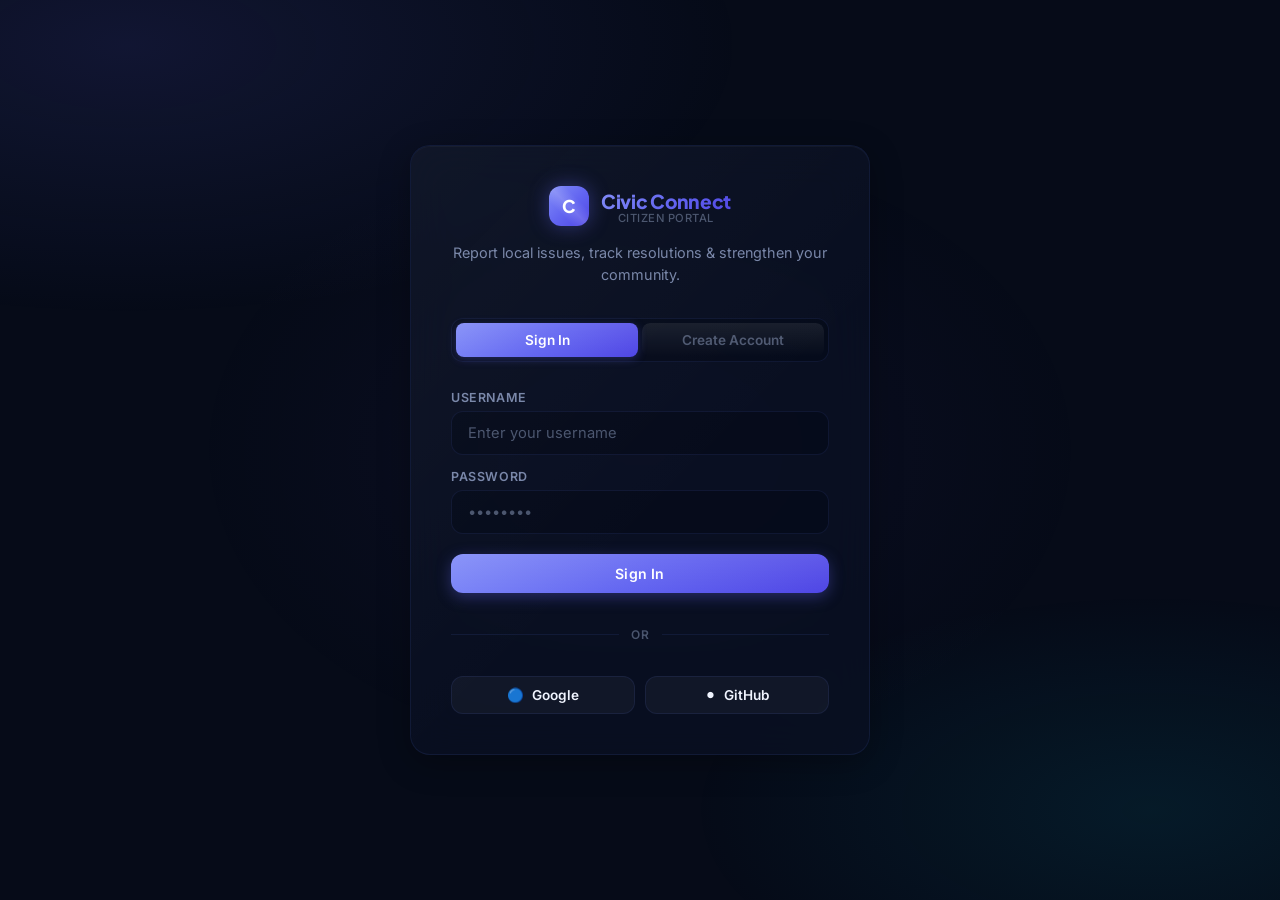
==== index.html @ ac851886 "first commit to main" ====
<!DOCTYPE html>
<html lang="en">
<head>
    <meta charset="UTF-8">
    <meta name="viewport" content="width=device-width, initial-scale=1.0">
    <title>Civic Connect — Report. Track. Resolve.</title>
    <meta name="description" content="Civic Connect is the citizen engagement platform to report local issues, track resolutions and connect with your community.">
    <link rel="icon" href="data:image/svg+xml,<svg xmlns='http://www.w3.org/2000/svg' viewBox='0 0 100 100'><text y='.9em' font-size='90'>🏛️</text></svg>">
    <link rel="stylesheet" href="css/style.css">
</head>
<body class="auth-body">
    <div id="globalLoader">
        <div class="spinner"></div>
        <p class="spinner-text">Authenticating...</p>
    </div>

    <!-- TOAST CONTAINER -->
    <div class="toast-container" id="toastContainer"></div>

    <div class="glass-card auth-card">
        <!-- Brand -->
        <div class="auth-brand-area">
            <div class="brand">
                <div class="brand-logo">C</div>
                <div>
                    <div class="brand-name">Civic Connect</div>
                    <span class="brand-tagline">Citizen Portal</span>
                </div>
            </div>
            <p class="auth-tagline" style="margin-top: 12px;">
                Report local issues, track resolutions &amp; strengthen your community.
            </p>
        </div>

        <!-- Tabs -->
        <div class="auth-tabs">
            <button class="auth-tab active" id="tabLogin" onclick="setAuthTab('login')">Sign In</button>
            <button class="auth-tab" id="tabRegister" onclick="setAuthTab('register')">Create Account</button>
        </div>

        <!-- ===== LOGIN FORM ===== -->
        <form id="loginForm" class="form-stack">
            <div class="form-group">
                <label>Username</label>
                <div class="input-wrapper">
                    <input type="text" id="loginUsername" placeholder="Enter your username" autocomplete="username" required>
                </div>
            </div>
            <div class="form-group">
                <label>Password</label>
                <div class="input-wrapper">
                    <input type="password" id="loginPassword" placeholder="••••••••" autocomplete="current-password" required>
                </div>
            </div>
            <button type="submit" class="btn-primary" style="margin-top: 6px;">
                Sign In
            </button>

            <div class="auth-divider">OR</div>
            <div class="oauth-buttons">
                <a href="http://localhost:8000/oauth2/authorization/google" class="oauth-btn">
                    <span>🔵</span> Google
                </a>
                <a href="http://localhost:8000/oauth2/authorization/github" class="oauth-btn">
                    <span>⚫</span> GitHub
                </a>
            </div>
        </form>

        <!-- ===== REGISTER FORM ===== -->
        <form id="registerForm" class="form-stack hidden">
            <div class="form-group">
                <label>Full Name</label>
                <div class="input-wrapper">
                    <input type="text" id="regFullName" placeholder="Jane Doe" autocomplete="name" required>
                </div>
            </div>
            <div class="form-group">
                <label>Email Address</label>
                <div class="input-wrapper">
                    <input type="email" id="regEmail" placeholder="jane@example.com" autocomplete="email" required>
                </div>
                <div class="availability-indicator" id="emailAvail"></div>
            </div>
            <div class="form-group">
                <label>Username</label>
                <div class="input-wrapper">
                    <input type="text" id="regUsername" placeholder="janedoe99" autocomplete="username" required>
                </div>
                <div class="availability-indicator" id="usernameAvail"></div>
            </div>
            <div class="form-group">
                <label>Password <span style="color: var(--text-muted); font-weight: 400;">(min 6 characters)</span></label>
                <div class="input-wrapper">
                    <input type="password" id="regPassword" placeholder="Create a strong password" autocomplete="new-password" required>
                </div>
            </div>
            <button type="submit" class="btn-primary" style="margin-top: 6px;">
                Send Verification Code
            </button>
        </form>
    </div>

    <!-- OTP MODAL -->
    <div id="otpModal" class="modal-overlay hidden">
        <div class="glass-card modal-card">
            <div class="modal-icon">📨</div>
            <h2 class="modal-title">Check Your Email</h2>
            <p class="modal-subtitle">We sent a 6-digit verification code to<br><strong id="otpEmailTarget" style="color: white;"></strong></p>
            <div class="input-wrapper">
                <input type="text" id="modalOtpInput" class="otp-input" placeholder="000000" maxlength="6" inputmode="numeric" pattern="\d{6}">
            </div>
            <button type="button" id="btnVerifyAndRegister" class="btn-primary">
                Verify &amp; Create Account
            </button>
            <p class="otp-resend">Didn't receive it? <a onclick="resendOtp()">Resend code</a></p>
        </div>
    </div>

    <script src="js/api.js"></script>
    <script src="js/auth.js"></script>
    <script>
        function setAuthTab(tab) {
            const isLogin = tab === 'login';
            document.getElementById('tabLogin').classList.toggle('active', isLogin);
            document.getElementById('tabRegister').classList.toggle('active', !isLogin);
            document.getElementById('loginForm').classList.toggle('hidden', !isLogin);
            document.getElementById('registerForm').classList.toggle('hidden', isLogin);
        }
    </script>
</body>
</html>
---- css/style.css ----
@import url('https://fonts.googleapis.com/css2?family=Inter:wght@300;400;500;600;700;800;900&family=Plus+Jakarta+Sans:wght@400;500;600;700;800&display=swap');

/* ===== CSS VARIABLES ===== */
:root {
    --bg-void: #030712;
    --bg-main: #060b18;
    --bg-secondary: #080f1f;
    --bg-card: rgba(10, 16, 35, 0.75);
    --bg-card-hover: rgba(14, 22, 46, 0.85);
    --border-color: rgba(99, 125, 255, 0.1);
    --border-glow: rgba(99, 125, 255, 0.25);
    --text-primary: #f0f4ff;
    --text-secondary: #7886a8;
    --text-muted: #4a556e;

    --indigo: #6366f1;
    --violet: #8b5cf6;
    --cyan: #06b6d4;
    --emerald: #10b981;
    --amber: #f59e0b;
    --rose: #f43f5e;

    --primary: var(--indigo);
    --primary-glow: rgba(99, 102, 241, 0.3);
    --primary-gradient: linear-gradient(135deg, #818cf8 0%, #6366f1 50%, #4f46e5 100%);
    --accent-gradient: linear-gradient(135deg, #22d3ee 0%, #06b6d4 100%);
    --danger-gradient: linear-gradient(135deg, #fb7185 0%, #f43f5e 100%);
    --success-gradient: linear-gradient(135deg, #34d399 0%, #10b981 100%);
    --warning-gradient: linear-gradient(135deg, #fbbf24 0%, #f59e0b 100%);
    --hero-gradient: linear-gradient(135deg, #6366f1 0%, #8b5cf6 50%, #06b6d4 100%);

    --font-body: 'Inter', system-ui, sans-serif;
    --font-display: 'Plus Jakarta Sans', system-ui, sans-serif;
    --transition: all 0.25s cubic-bezier(0.4, 0, 0.2, 1);
    --transition-slow: all 0.4s cubic-bezier(0.4, 0, 0.2, 1);

    --radius-sm: 8px;
    --radius-md: 12px;
    --radius-lg: 16px;
    --radius-xl: 20px;
    --radius-2xl: 24px;

    --shadow-sm: 0 2px 8px rgba(0,0,0,0.2);
    --shadow-md: 0 8px 32px rgba(0,0,0,0.3);
    --shadow-glow: 0 0 30px var(--primary-glow);
}

/* ===== GLOBAL RESET ===== */
*, *::before, *::after { box-sizing: border-box; margin: 0; padding: 0; }
html { scroll-behavior: smooth; }
body {
    background-color: var(--bg-main);
    color: var(--text-primary);
    min-height: 100vh;
    display: flex;
    overflow-x: hidden;
    font-family: var(--font-body);
    -webkit-font-smoothing: antialiased;
}

/* ===== ANIMATED BACKGROUND ===== */
body::before {
    content: '';
    position: fixed;
    inset: 0;
    background:
        radial-gradient(ellipse 80% 50% at 10% 5%, rgba(99,102,241,0.12) 0%, transparent 60%),
        radial-gradient(ellipse 60% 40% at 90% 90%, rgba(6,182,212,0.09) 0%, transparent 60%),
        radial-gradient(ellipse 50% 50% at 50% 50%, rgba(139,92,246,0.05) 0%, transparent 70%);
    pointer-events: none;
    z-index: 0;
    animation: bgShift 20s ease-in-out infinite alternate;
}
@keyframes bgShift {
    0%   { opacity: 1; transform: scale(1); }
    100% { opacity: 0.7; transform: scale(1.05); }
}

/* ===== AUTH BODY ===== */
body.auth-body {
    justify-content: center;
    align-items: center;
    padding: 24px;
    min-height: 100vh;
}

/* ===== SCROLLBAR ===== */
::-webkit-scrollbar { width: 5px; height: 5px; }
::-webkit-scrollbar-track { background: transparent; }
::-webkit-scrollbar-thumb { background: rgba(99,102,241,0.3); border-radius: 99px; }
::-webkit-scrollbar-thumb:hover { background: rgba(99,102,241,0.5); }

/* ===== UTILITY ===== */
.hidden { display: none !important; }

/* ===== GLASS CARD ===== */
.glass-card {
    background: var(--bg-card);
    backdrop-filter: blur(20px);
    -webkit-backdrop-filter: blur(20px);
    border: 1px solid var(--border-color);
    border-radius: var(--radius-xl);
    box-shadow: var(--shadow-md), inset 0 1px 0 rgba(255,255,255,0.03);
    position: relative;
    overflow: hidden;
}
.glass-card::before {
    content: '';
    position: absolute;
    inset: 0;
    border-radius: inherit;
    background: linear-gradient(135deg, rgba(255,255,255,0.03) 0%, transparent 60%);
    pointer-events: none;
}

/* ===== BRAND LOGO ===== */
.brand {
    display: flex;
    align-items: center;
    gap: 12px;
    text-decoration: none;
}
.brand-logo {
    width: 40px;
    height: 40px;
    border-radius: var(--radius-md);
    background: var(--primary-gradient);
    display: flex;
    align-items: center;
    justify-content: center;
    font-family: var(--font-display);
    font-weight: 900;
    font-size: 1.1rem;
    color: white;
    box-shadow: 0 0 20px rgba(99,102,241,0.4);
    flex-shrink: 0;
    position: relative;
    overflow: hidden;
}
.brand-logo::after {
    content: '';
    position: absolute;
    top: -50%;
    left: -50%;
    width: 200%;
    height: 200%;
    background: linear-gradient(45deg, transparent 40%, rgba(255,255,255,0.15) 50%, transparent 60%);
    animation: shimmer 3s ease-in-out infinite;
}
@keyframes shimmer {
    0%, 100% { transform: translateX(-100%) translateY(-100%) rotate(45deg); }
    50% { transform: translateX(100%) translateY(100%) rotate(45deg); }
}
.brand-name {
    font-family: var(--font-display);
    font-weight: 800;
    font-size: 1.2rem;
    background: var(--primary-gradient);
    -webkit-background-clip: text;
    -webkit-text-fill-color: transparent;
    background-clip: text;
    letter-spacing: -0.3px;
}
.brand-tagline {
    font-size: 0.7rem;
    color: var(--text-muted);
    font-weight: 500;
    letter-spacing: 0.5px;
    text-transform: uppercase;
    display: block;
    line-height: 1;
}

/* ===== INPUTS ===== */
.form-group {
    display: flex;
    flex-direction: column;
    gap: 6px;
}
.form-group label {
    font-size: 0.78rem;
    font-weight: 600;
    color: var(--text-secondary);
    text-transform: uppercase;
    letter-spacing: 0.6px;
}
.input-wrapper input,
.input-wrapper select,
.input-wrapper textarea {
    width: 100%;
    padding: 12px 16px;
    background: rgba(6, 11, 24, 0.6);
    border: 1.5px solid var(--border-color);
    border-radius: var(--radius-md);
    color: var(--text-primary);
    font-size: 0.92rem;
    font-family: var(--font-body);
    outline: none;
    transition: var(--transition);
    -webkit-appearance: none;
}
.input-wrapper input::placeholder,
.input-wrapper textarea::placeholder { color: var(--text-muted); }
.input-wrapper input:focus,
.input-wrapper select:focus,
.input-wrapper textarea:focus {
    border-color: var(--indigo);
    box-shadow: 0 0 0 3px rgba(99,102,241,0.18), 0 0 20px rgba(99,102,241,0.08);
    background: rgba(6, 11, 24, 0.9);
}
.input-wrapper select option { background: #111827; color: white; }
.input-wrapper input:disabled,
.input-wrapper select:disabled { opacity: 0.5; cursor: not-allowed; }
.input-hint {
    font-size: 0.75rem;
    color: var(--text-muted);
    margin-top: 2px;
}
.input-hint.success { color: var(--emerald); }
.input-hint.error { color: var(--rose); }

/* OLD COMPAT */
.input-group { display: flex; flex-direction: column; gap: 6px; margin-bottom: 18px; }
.input-group label { font-size: 0.78rem; font-weight: 600; color: var(--text-secondary); text-transform: uppercase; letter-spacing: 0.6px; }

/* ===== BUTTONS ===== */
button {
    font-family: var(--font-body);
    font-size: 0.88rem;
    font-weight: 600;
    padding: 11px 22px;
    border-radius: var(--radius-md);
    border: none;
    cursor: pointer;
    display: inline-flex;
    align-items: center;
    justify-content: center;
    gap: 8px;
    transition: var(--transition);
    position: relative;
    overflow: hidden;
}
button::after {
    content: '';
    position: absolute;
    inset: 0;
    background: linear-gradient(180deg, rgba(255,255,255,0.08) 0%, transparent 100%);
    pointer-events: none;
    border-radius: inherit;
}
.btn-primary {
    background: var(--primary-gradient);
    color: #fff;
    width: 100%;
    box-shadow: 0 4px 15px rgba(99,102,241,0.35);
    letter-spacing: 0.2px;
}
.btn-primary:hover { filter: brightness(1.12); box-shadow: 0 6px 25px rgba(99,102,241,0.5); transform: translateY(-1px); }
.btn-primary:active { transform: translateY(0); }

.btn-secondary {
    background: rgba(255,255,255,0.06);
    color: var(--text-primary);
    border: 1px solid var(--border-color);
    width: 100%;
}
.btn-secondary:hover { background: rgba(255,255,255,0.1); border-color: var(--border-glow); }

.btn-danger {
    background: rgba(244,63,94,0.1);
    color: var(--rose);
    border: 1px solid rgba(244,63,94,0.25);
    width: 100%;
}
.btn-danger:hover { background: rgba(244,63,94,0.2); border-color: rgba(244,63,94,0.4); }

.btn-sm {
    padding: 6px 14px;
    font-size: 0.8rem;
    width: auto;
}
.btn-icon {
    padding: 8px;
    width: 36px;
    height: 36px;
    border-radius: var(--radius-sm);
    width: auto;
}

/* ===== LAYOUT SHELL ===== */
.drawer {
    width: 268px;
    background: var(--bg-secondary);
    border-right: 1px solid var(--border-color);
    display: flex;
    flex-direction: column;
    padding: 24px 16px;
    position: fixed;
    top: 0; bottom: 0; left: 0;
    z-index: 100;
    overflow-y: auto;
}
.drawer-header {
    padding: 8px;
    margin-bottom: 28px;
}
.nav-list { list-style: none; display: flex; flex-direction: column; gap: 4px; flex-grow: 1; }
.nav-item {
    display: flex;
    align-items: center;
    gap: 10px;
    padding: 10px 14px;
    border-radius: var(--radius-md);
    color: var(--text-secondary);
    cursor: pointer;
    font-weight: 500;
    font-size: 0.88rem;
    transition: var(--transition);
    position: relative;
    overflow: hidden;
}
.nav-item:hover {
    color: var(--text-primary);
    background: rgba(255,255,255,0.04);
}
.nav-item.active {
    color: white;
    background: rgba(99,102,241,0.15);
    border: 1px solid rgba(99,102,241,0.2);
    font-weight: 600;
}
.nav-item.active::before {
    content: '';
    position: absolute;
    left: 0;
    top: 50%;
    transform: translateY(-50%);
    width: 3px;
    height: 60%;
    background: var(--primary-gradient);
    border-radius: 0 2px 2px 0;
}
.nav-icon { font-size: 1rem; opacity: 0.85; }

.nav-section-label {
    font-size: 0.68rem;
    font-weight: 700;
    text-transform: uppercase;
    letter-spacing: 1px;
    color: var(--text-muted);
    padding: 10px 14px 6px;
    margin-top: 8px;
}

.drawer-footer {
    border-top: 1px solid var(--border-color);
    padding-top: 16px;
    margin-top: 16px;
    display: flex;
    flex-direction: column;
    gap: 12px;
}
.user-pill {
    display: flex;
    align-items: center;
    gap: 10px;
    padding: 10px 12px;
    background: rgba(255,255,255,0.02);
    border-radius: var(--radius-md);
    border: 1px solid var(--border-color);
}
.user-avatar {
    width: 36px;
    height: 36px;
    border-radius: 50%;
    background: var(--primary-gradient);
    display: flex;
    align-items: center;
    justify-content: center;
    font-weight: 700;
    font-size: 0.9rem;
    color: white;
    flex-shrink: 0;
    box-shadow: 0 0 12px rgba(99,102,241,0.3);
}
.user-info { display: flex; flex-direction: column; min-width: 0; }
.user-name { font-weight: 600; font-size: 0.85rem; white-space: nowrap; overflow: hidden; text-overflow: ellipsis; }
.user-role { font-size: 0.7rem; color: var(--text-muted); white-space: nowrap; }

/* ===== MAIN CONTENT ===== */
.main-content {
    margin-left: 268px;
    padding: 32px;
    width: calc(100% - 268px);
    min-height: 100vh;
    position: relative;
    z-index: 1;
}

/* ===== PAGE HEADER ===== */
.page-header {
    margin-bottom: 28px;
}
.page-header h1 {
    font-family: var(--font-display);
    font-size: 1.75rem;
    font-weight: 800;
    letter-spacing: -0.5px;
    color: var(--text-primary);
}
.page-header p {
    color: var(--text-secondary);
    font-size: 0.9rem;
    margin-top: 4px;
}

/* ===== VIEW PANELS ===== */
.view-panel { display: none; animation: panelIn 0.35s cubic-bezier(0.4, 0, 0.2, 1); }
.view-panel.active { display: block; }
@keyframes panelIn {
    from { opacity: 0; transform: translateY(12px); }
    to   { opacity: 1; transform: translateY(0); }
}

/* ===== WELCOME BANNER ===== */
.welcome-banner {
    padding: 32px;
    margin-bottom: 24px;
    background: linear-gradient(135deg, rgba(99,102,241,0.15) 0%, rgba(6,182,212,0.08) 50%, rgba(20,30,48,0.6) 100%);
    border-color: rgba(99,102,241,0.2);
    overflow: hidden;
}
.welcome-banner::after {
    content: '';
    position: absolute;
    right: -60px;
    top: -60px;
    width: 220px;
    height: 220px;
    background: radial-gradient(circle, rgba(99,102,241,0.15) 0%, transparent 70%);
    border-radius: 50%;
    pointer-events: none;
}
.welcome-banner h1 {
    font-family: var(--font-display);
    font-size: 2rem;
    font-weight: 800;
    letter-spacing: -0.5px;
    margin-bottom: 6px;
}
.welcome-banner h1 span {
    background: var(--hero-gradient);
    -webkit-background-clip: text;
    -webkit-text-fill-color: transparent;
    background-clip: text;
}
.welcome-banner p {
    color: var(--text-secondary);
    font-size: 0.9rem;
    max-width: 480px;
}

/* ===== STAT GRID ===== */
.stats-grid {
    display: grid;
    grid-template-columns: repeat(auto-fit, minmax(200px, 1fr));
    gap: 16px;
    margin-bottom: 28px;
}
.stat-card {
    padding: 20px;
    display: flex;
    flex-direction: column;
    gap: 12px;
    transition: var(--transition);
}
.stat-card:hover {
    border-color: var(--border-glow);
    transform: translateY(-2px);
    box-shadow: var(--shadow-md), 0 0 30px rgba(99,102,241,0.08);
}
.stat-card-top {
    display: flex;
    align-items: center;
    justify-content: space-between;
}
.stat-icon {
    width: 40px;
    height: 40px;
    border-radius: var(--radius-md);
    display: flex;
    align-items: center;
    justify-content: center;
    font-size: 1.1rem;
}
.stat-icon.primary { background: rgba(99,102,241,0.15); }
.stat-icon.success { background: rgba(16,185,129,0.15); }
.stat-icon.warning { background: rgba(245,158,11,0.15); }
.stat-icon.danger  { background: rgba(244,63,94,0.15); }
.stat-label { font-size: 0.78rem; color: var(--text-secondary); text-transform: uppercase; letter-spacing: 0.5px; font-weight: 600; }
.stat-value { font-family: var(--font-display); font-size: 1.75rem; font-weight: 800; color: var(--text-primary); letter-spacing: -1px; line-height: 1; }

/* ===== SECTION CARD ===== */
.section-card {
    padding: 24px;
    margin-bottom: 20px;
}
.section-card-header {
    display: flex;
    align-items: center;
    justify-content: space-between;
    margin-bottom: 20px;
    flex-wrap: wrap;
    gap: 12px;
}
.section-card-header h2 {
    font-family: var(--font-display);
    font-size: 1.15rem;
    font-weight: 700;
    letter-spacing: -0.2px;
}

/* ===== FORM GRID ===== */
.form-grid { display: grid; grid-template-columns: 1fr 1fr; gap: 18px; }
.form-group.full-width { grid-column: span 2; }
.form-group.col-3 { grid-column: span 1; }
.form-section-title {
    grid-column: span 2;
    font-size: 0.82rem;
    font-weight: 700;
    color: var(--indigo);
    text-transform: uppercase;
    letter-spacing: 1px;
    border-bottom: 1px solid var(--border-color);
    padding-bottom: 8px;
    margin-top: 8px;
    display: flex;
    align-items: center;
    gap: 8px;
}

/* ===== FILE UPLOAD ===== */
.file-drop-area {
    border: 1.5px dashed var(--border-color);
    background: rgba(6, 11, 24, 0.4);
    border-radius: var(--radius-lg);
    padding: 28px 20px;
    text-align: center;
    cursor: pointer;
    transition: var(--transition);
    display: flex;
    flex-direction: column;
    align-items: center;
    justify-content: center;
    gap: 8px;
    color: var(--text-muted);
}
.file-drop-area:hover, .file-drop-area.dragover {
    border-color: var(--indigo);
    background: rgba(99,102,241,0.05);
    color: var(--text-secondary);
    box-shadow: 0 0 20px rgba(99,102,241,0.08);
}
.file-drop-area input[type="file"] { display: none; }
.file-drop-area .upload-icon { font-size: 2rem; opacity: 0.6; }
.file-drop-area .upload-text { font-size: 0.85rem; font-weight: 500; }
.file-drop-area .upload-subtext { font-size: 0.72rem; color: var(--text-muted); }
.file-count-chip {
    display: inline-flex;
    align-items: center;
    gap: 6px;
    padding: 4px 12px;
    background: rgba(99,102,241,0.15);
    border: 1px solid rgba(99,102,241,0.3);
    border-radius: 99px;
    font-size: 0.78rem;
    font-weight: 600;
    color: var(--indigo);
    margin-top: 4px;
}

/* ===== IMAGE GALLERY ===== */
.image-gallery { display: flex; flex-wrap: wrap; gap: 6px; }
.image-gallery a { display: block; border-radius: var(--radius-sm); overflow: hidden; }
.image-gallery img {
    width: 44px;
    height: 44px;
    object-fit: cover;
    border-radius: var(--radius-sm);
    border: 1.5px solid var(--border-color);
    cursor: pointer;
    transition: var(--transition);
}
.image-gallery img:hover { transform: scale(1.15); border-color: var(--indigo); }
.image-gallery img.proof { border-color: rgba(16,185,129,0.4); }
.no-images { color: var(--text-muted); font-size: 0.8rem; }

/* ===== DATA TABLE ===== */
.table-wrapper {
    overflow-x: auto;
    border-radius: var(--radius-lg);
    border: 1px solid var(--border-color);
}
.data-table {
    width: 100%;
    border-collapse: collapse;
    font-size: 0.875rem;
    min-width: 580px;
}
.data-table thead { background: rgba(255,255,255,0.02); }
.data-table th {
    padding: 12px 16px;
    text-align: left;
    color: var(--text-muted);
    font-weight: 700;
    text-transform: uppercase;
    font-size: 0.7rem;
    letter-spacing: 0.8px;
    border-bottom: 1px solid var(--border-color);
    white-space: nowrap;
}
.data-table td {
    padding: 13px 16px;
    border-bottom: 1px solid rgba(99,102,241,0.05);
    vertical-align: middle;
    color: var(--text-secondary);
}
.data-table td:first-child { color: var(--text-primary); font-weight: 600; }
.data-table tr:last-child td { border-bottom: none; }
.data-table tbody tr { transition: var(--transition); }
.data-table tbody tr:hover { background: rgba(255,255,255,0.02); }

.empty-state {
    text-align: center;
    padding: 48px 24px;
    color: var(--text-muted);
}
.empty-state .empty-icon { font-size: 3rem; opacity: 0.4; margin-bottom: 12px; }
.empty-state p { font-size: 0.9rem; }

/* ===== BADGES ===== */
.badge {
    display: inline-flex;
    align-items: center;
    gap: 5px;
    padding: 3px 10px;
    border-radius: 99px;
    font-size: 0.72rem;
    font-weight: 700;
    letter-spacing: 0.3px;
    white-space: nowrap;
}
.badge::before { content: '●'; font-size: 0.5rem; }
.badge.active, .badge.completed    { background: rgba(16,185,129,0.12); color: #34d399; border: 1px solid rgba(16,185,129,0.2); }
.badge.pending, .badge.assigned    { background: rgba(245,158,11,0.12); color: #fbbf24; border: 1px solid rgba(245,158,11,0.2); }
.badge.in_progress                 { background: rgba(6,182,212,0.12); color: #22d3ee; border: 1px solid rgba(6,182,212,0.2); }
.badge.rejected, .badge.suspended, .badge.deleted, .badge.inactive { background: rgba(244,63,94,0.12); color: #fb7185; border: 1px solid rgba(244,63,94,0.2); }
.badge.high    { background: rgba(244,63,94,0.12); color: #fb7185; border: 1px solid rgba(244,63,94,0.2); }
.badge.medium  { background: rgba(245,158,11,0.12); color: #fbbf24; border: 1px solid rgba(245,158,11,0.2); }
.badge.low     { background: rgba(99,102,241,0.12); color: #818cf8; border: 1px solid rgba(99,102,241,0.2); }

/* ===== TOAST NOTIFICATION ===== */
.toast-container {
    position: fixed;
    bottom: 24px;
    right: 24px;
    z-index: 9999;
    display: flex;
    flex-direction: column;
    gap: 10px;
    pointer-events: none;
}
.toast {
    background: rgba(10, 16, 35, 0.95);
    backdrop-filter: blur(20px);
    border: 1px solid var(--border-color);
    border-radius: var(--radius-lg);
    padding: 14px 18px;
    display: flex;
    align-items: center;
    gap: 12px;
    min-width: 280px;
    max-width: 380px;
    box-shadow: var(--shadow-md);
    animation: toastIn 0.35s cubic-bezier(0.4,0,0.2,1);
    pointer-events: all;
}
.toast.exiting { animation: toastOut 0.3s ease forwards; }
@keyframes toastIn { from { opacity: 0; transform: translateX(50px); } to { opacity: 1; transform: translateX(0); } }
@keyframes toastOut { from { opacity: 1; transform: translateX(0); } to { opacity: 0; transform: translateX(50px); } }
.toast-icon { font-size: 1.2rem; flex-shrink: 0; }
.toast-body { flex: 1; }
.toast-title { font-weight: 700; font-size: 0.85rem; color: var(--text-primary); }
.toast-message { font-size: 0.78rem; color: var(--text-secondary); margin-top: 2px; }
.toast.success { border-color: rgba(16,185,129,0.3); }
.toast.success .toast-icon { color: var(--emerald); }
.toast.error { border-color: rgba(244,63,94,0.3); }
.toast.error .toast-icon { color: var(--rose); }
.toast.info { border-color: rgba(6,182,212,0.3); }
.toast.info .toast-icon { color: var(--cyan); }
.toast.warning { border-color: rgba(245,158,11,0.3); }
.toast.warning .toast-icon { color: var(--amber); }

/* ===== GLOBAL LOADER ===== */
#globalLoader {
    position: fixed;
    inset: 0;
    background: rgba(3, 7, 18, 0.8);
    backdrop-filter: blur(4px);
    z-index: 9999;
    display: flex;
    flex-direction: column;
    justify-content: center;
    align-items: center;
    gap: 16px;
    opacity: 0;
    pointer-events: none;
    transition: opacity 0.3s;
}
#globalLoader.active { opacity: 1; pointer-events: all; }
.spinner {
    width: 40px;
    height: 40px;
    border: 3px solid rgba(99,102,241,0.2);
    border-top-color: var(--indigo);
    border-radius: 50%;
    animation: spin 0.8s linear infinite;
}
.spinner-text { color: var(--text-secondary); font-size: 0.85rem; font-weight: 500; }
@keyframes spin { to { transform: rotate(360deg); } }

/* ===== AUTH CARD STYLES ===== */
.auth-card {
    width: 100%;
    max-width: 460px;
    padding: 40px;
}
.auth-brand-area {
    text-align: center;
    margin-bottom: 32px;
}
.auth-brand-area .brand { justify-content: center; margin-bottom: 16px; }
.auth-tagline {
    color: var(--text-secondary);
    font-size: 0.9rem;
    line-height: 1.5;
}
.auth-tabs {
    display: flex;
    background: rgba(6,11,24,0.6);
    padding: 4px;
    border-radius: var(--radius-md);
    border: 1px solid var(--border-color);
    margin-bottom: 28px;
    gap: 4px;
}
.auth-tab {
    flex: 1;
    padding: 9px;
    border-radius: var(--radius-sm);
    background: transparent;
    border: none;
    color: var(--text-muted);
    font-size: 0.85rem;
    font-weight: 600;
    cursor: pointer;
    transition: var(--transition);
    width: auto;
}
.auth-tab.active {
    background: var(--primary-gradient);
    color: white;
    box-shadow: 0 2px 10px rgba(99,102,241,0.3);
}
.auth-divider {
    display: flex;
    align-items: center;
    gap: 12px;
    margin: 20px 0;
    color: var(--text-muted);
    font-size: 0.75rem;
    font-weight: 600;
    text-transform: uppercase;
    letter-spacing: 1px;
}
.auth-divider::before, .auth-divider::after {
    content: '';
    flex: 1;
    height: 1px;
    background: var(--border-color);
}
.oauth-buttons { display: flex; gap: 10px; }
.oauth-btn {
    flex: 1;
    padding: 10px;
    background: rgba(255,255,255,0.04);
    border: 1px solid var(--border-color);
    border-radius: var(--radius-md);
    color: var(--text-primary);
    text-decoration: none;
    text-align: center;
    font-size: 0.85rem;
    font-weight: 600;
    transition: var(--transition);
    display: flex;
    align-items: center;
    justify-content: center;
    gap: 8px;
}
.oauth-btn:hover { background: rgba(255,255,255,0.08); border-color: var(--border-glow); }
.form-stack { display: flex; flex-direction: column; gap: 14px; }

/* ===== OTP MODAL ===== */
.modal-overlay {
    position: fixed;
    inset: 0;
    background: rgba(3,7,18,0.7);
    backdrop-filter: blur(8px);
    display: flex;
    justify-content: center;
    align-items: center;
    z-index: 1000;
    animation: fadeIn 0.2s ease;
}
@keyframes fadeIn { from { opacity: 0; } to { opacity: 1; } }
.modal-card {
    width: 100%;
    max-width: 420px;
    padding: 36px;
    text-align: center;
    animation: modalIn 0.3s cubic-bezier(0.34, 1.56, 0.64, 1);
}
@keyframes modalIn {
    from { opacity: 0; transform: scale(0.9) translateY(20px); }
    to   { opacity: 1; transform: scale(1) translateY(0); }
}
.modal-icon { font-size: 3rem; margin-bottom: 12px; }
.modal-title { font-family: var(--font-display); font-size: 1.4rem; font-weight: 800; margin-bottom: 8px; }
.modal-subtitle { color: var(--text-secondary); font-size: 0.85rem; line-height: 1.5; margin-bottom: 24px; }
.otp-input {
    text-align: center;
    letter-spacing: 0.6em;
    font-size: 1.8rem;
    font-weight: 700;
    padding: 16px !important;
    margin-bottom: 20px;
    font-family: var(--font-display) !important;
}
.otp-resend { font-size: 0.8rem; color: var(--text-muted); margin-top: 12px; }
.otp-resend a { color: var(--indigo); cursor: pointer; text-decoration: underline; }

/* ===== AVAILABILITY INDICATORS ===== */
.availability-indicator { display: flex; align-items: center; gap: 5px; font-size: 0.75rem; margin-top: 4px; }
.availability-indicator.checking { color: var(--text-muted); }
.availability-indicator.available { color: var(--emerald); }
.availability-indicator.taken { color: var(--rose); }

/* ===== PROFILE AVATAR LARGE ===== */
.profile-avatar-lg {
    width: 72px;
    height: 72px;
    border-radius: 50%;
    background: var(--primary-gradient);
    display: flex;
    align-items: center;
    justify-content: center;
    font-size: 1.8rem;
    font-weight: 800;
    color: white;
    box-shadow: 0 0 25px rgba(99,102,241,0.35);
    flex-shrink: 0;
}

/* ===== RESPONSIVE ===== */
@media (max-width: 900px) {
    .drawer { display: none; }
    .main-content { margin-left: 0; width: 100%; padding: 20px 16px; }
    .form-grid { grid-template-columns: 1fr; }
    .form-group.full-width { grid-column: span 1; }
    .form-section-title { grid-column: span 1; }
    .stats-grid { grid-template-columns: 1fr 1fr; }
}
@media (max-width: 540px) {
    .stats-grid { grid-template-columns: 1fr; }
    .auth-card { padding: 28px 20px; }
    .welcome-banner { padding: 22px; }
    .welcome-banner h1 { font-size: 1.5rem; }
}
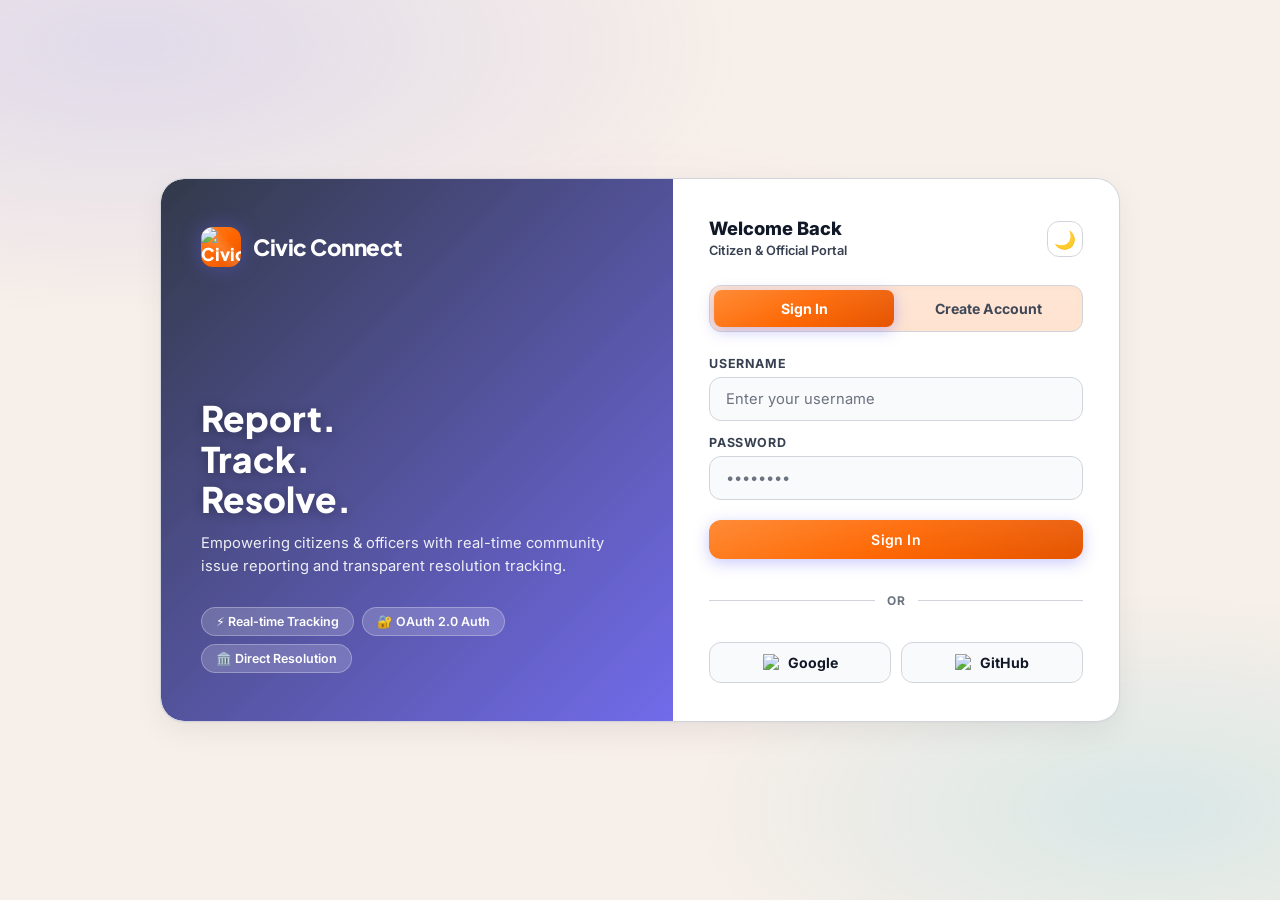
==== commit 968ad034: "new ui revamp" ====
--- a/index.html
+++ b/index.html
@@ -17,26 +17,42 @@
     <!-- TOAST CONTAINER -->
     <div class="toast-container" id="toastContainer"></div>
 
-    <div class="glass-card auth-card">
-        <!-- Brand -->
-        <div class="auth-brand-area">
-            <div class="brand">
-                <div class="brand-logo">C</div>
+    <div class="auth-card-split">
+        <!-- Hero Left Banner -->
+        <div class="auth-hero-banner">
+            <div class="auth-hero-overlay"></div>
+            <div class="auth-hero-content">
+                <div class="brand">
+                    <div class="brand-logo"><img src="https://images.unsplash.com/photo-1486406146926-c627a92ad1ab?auto=format&fit=crop&w=120&q=80" alt="Civic Connect Logo"></div>
+                    <div class="brand-name-hero">Civic Connect</div>
+                </div>
                 <div>
-                    <div class="brand-name">Civic Connect</div>
-                    <span class="brand-tagline">Citizen Portal</span>
+                    <h1 class="hero-slogan">Report.<br>Track.<br>Resolve.</h1>
+                    <p class="hero-subtext">Empowering citizens &amp; officers with real-time community issue reporting and transparent resolution tracking.</p>
+                    <div class="hero-badges">
+                        <span class="hero-badge">⚡ Real-time Tracking</span>
+                        <span class="hero-badge">🔐 OAuth 2.0 Auth</span>
+                        <span class="hero-badge">🏛️ Direct Resolution</span>
+                    </div>
                 </div>
             </div>
-            <p class="auth-tagline" style="margin-top: 12px;">
-                Report local issues, track resolutions &amp; strengthen your community.
-            </p>
         </div>
 
-        <!-- Tabs -->
-        <div class="auth-tabs">
-            <button class="auth-tab active" id="tabLogin" onclick="setAuthTab('login')">Sign In</button>
-            <button class="auth-tab" id="tabRegister" onclick="setAuthTab('register')">Create Account</button>
-        </div>
+        <!-- Form Right Container -->
+        <div class="auth-form-container">
+            <div class="auth-header-top">
+                <div>
+                    <div style="font-weight: 800; font-size: 1.15rem; color: var(--text-primary);">Welcome Back</div>
+                    <span class="auth-tagline" style="font-size: 0.8rem;">Citizen &amp; Official Portal</span>
+                </div>
+                <button type="button" onclick="toggleTheme()" class="theme-toggle-btn" title="Toggle Theme">🌙</button>
+            </div>
+
+            <!-- Tabs -->
+            <div class="auth-tabs">
+                <button class="auth-tab active" id="tabLogin" onclick="setAuthTab('login')">Sign In</button>
+                <button class="auth-tab" id="tabRegister" onclick="setAuthTab('register')">Create Account</button>
+            </div>
 
         <!-- ===== LOGIN FORM ===== -->
         <form id="loginForm" class="form-stack">
@@ -58,47 +74,49 @@
 
             <div class="auth-divider">OR</div>
             <div class="oauth-buttons">
-                <a href="http://localhost:8000/oauth2/authorization/google" class="oauth-btn">
-                    <span>🔵</span> Google
+                <a id="googleOAuthBtn" href="#" class="oauth-btn">
+                    <img src="https://cdn.jsdelivr.net/gh/devicons/devicon/icons/google/google-original.svg" alt="Google" style="width:1.2em; height:1.2em;"> Google
                 </a>
-                <a href="http://localhost:8000/oauth2/authorization/github" class="oauth-btn">
-                    <span>⚫</span> GitHub
+                <a id="githubOAuthBtn" href="#" class="oauth-btn">
+                    <img src="https://cdn.jsdelivr.net/gh/devicons/devicon/icons/github/github-original.svg" alt="GitHub" style="width:1.2em; height:1.2em;"> GitHub
                 </a>
             </div>
         </form>
 
-        <!-- ===== REGISTER FORM ===== -->
-        <form id="registerForm" class="form-stack hidden">
+        <!-- ===== REGISTER FORM (OAUTH ONLY FOR NEW USERS) ===== -->
+        <div id="registerForm" class="form-stack hidden">
+            <div class="oauth-register-notice" style="text-align: center; padding: 10px 0;">
+                <div style="font-size: 2.2rem; margin-bottom: 8px;">🔐</div>
+                <h3 style="color: var(--text-primary); font-size: 1.15rem; font-weight: 700; margin-bottom: 8px;">Authentication Required</h3>
+                <p style="color: var(--text-secondary); font-size: 0.9rem; line-height: 1.5; margin-bottom: 20px;">
+                    To register as a new user, you must authenticate with <strong>Google</strong> or <strong>GitHub</strong>.
+                </p>
+                <div class="oauth-buttons" style="flex-direction: column; gap: 10px;">
+                    <a id="googleOAuthBtnReg" href="#" class="oauth-btn" style="justify-content: center; padding: 12px; font-weight: 600;">
+                        <img src="https://cdn.jsdelivr.net/gh/devicons/devicon/icons/google/google-original.svg" alt="Google" style="width:1.2em; height:1.2em;"> Continue with Google
+                    </a>
+                    <a id="githubOAuthBtnReg" href="#" class="oauth-btn" style="justify-content: center; padding: 12px; font-weight: 600;">
+                        <img src="https://cdn.jsdelivr.net/gh/devicons/devicon/icons/github/github-original.svg" alt="GitHub" style="width:1.2em; height:1.2em;"> Continue with GitHub
+                    </a>
+                </div>
+            </div>
+
+            <!-- Standard signup form temporarily flagged out -->
+            <!-- 
             <div class="form-group">
                 <label>Full Name</label>
                 <div class="input-wrapper">
-                    <input type="text" id="regFullName" placeholder="Jane Doe" autocomplete="name" required>
+                    <input type="text" id="regFullName" placeholder="Jane Doe" autocomplete="name">
                 </div>
             </div>
             <div class="form-group">
                 <label>Email Address</label>
                 <div class="input-wrapper">
-                    <input type="email" id="regEmail" placeholder="jane@example.com" autocomplete="email" required>
-                </div>
-                <div class="availability-indicator" id="emailAvail"></div>
-            </div>
-            <div class="form-group">
-                <label>Username</label>
-                <div class="input-wrapper">
-                    <input type="text" id="regUsername" placeholder="janedoe99" autocomplete="username" required>
-                </div>
-                <div class="availability-indicator" id="usernameAvail"></div>
-            </div>
-            <div class="form-group">
-                <label>Password <span style="color: var(--text-muted); font-weight: 400;">(min 6 characters)</span></label>
-                <div class="input-wrapper">
-                    <input type="password" id="regPassword" placeholder="Create a strong password" autocomplete="new-password" required>
+                    <input type="email" id="regEmail" placeholder="jane@example.com" autocomplete="email">
                 </div>
             </div>
-            <button type="submit" class="btn-primary" style="margin-top: 6px;">
-                Send Verification Code
-            </button>
-        </form>
+            -->
+        </div>
     </div>
 
     <!-- OTP MODAL -->
--- a/css/style.css
+++ b/css/style.css
@@ -1,33 +1,33 @@
 @import url('https://fonts.googleapis.com/css2?family=Inter:wght@300;400;500;600;700;800;900&family=Plus+Jakarta+Sans:wght@400;500;600;700;800&display=swap');
 
 /* ===== CSS VARIABLES ===== */
-:root {
-    --bg-void: #030712;
-    --bg-main: #060b18;
-    --bg-secondary: #080f1f;
-    --bg-card: rgba(10, 16, 35, 0.75);
-    --bg-card-hover: rgba(14, 22, 46, 0.85);
-    --border-color: rgba(99, 125, 255, 0.1);
-    --border-glow: rgba(99, 125, 255, 0.25);
-    --text-primary: #f0f4ff;
-    --text-secondary: #7886a8;
-    --text-muted: #4a556e;
-
-    --indigo: #6366f1;
-    --violet: #8b5cf6;
-    --cyan: #06b6d4;
-    --emerald: #10b981;
-    --amber: #f59e0b;
-    --rose: #f43f5e;
-
-    --primary: var(--indigo);
-    --primary-glow: rgba(99, 102, 241, 0.3);
-    --primary-gradient: linear-gradient(135deg, #818cf8 0%, #6366f1 50%, #4f46e5 100%);
-    --accent-gradient: linear-gradient(135deg, #22d3ee 0%, #06b6d4 100%);
-    --danger-gradient: linear-gradient(135deg, #fb7185 0%, #f43f5e 100%);
-    --success-gradient: linear-gradient(135deg, #34d399 0%, #10b981 100%);
-    --warning-gradient: linear-gradient(135deg, #fbbf24 0%, #f59e0b 100%);
-    --hero-gradient: linear-gradient(135deg, #6366f1 0%, #8b5cf6 50%, #06b6d4 100%);
+:root, [data-theme="light"] {
+    /* LIGHT MODE (ORANGE BRAND WITH HIGH-CONTRAST CRISP READABILITY) */
+    --bg-void: #fff9f5;
+    --bg-main: #f7efe9;
+    --bg-secondary: #ffffff;
+    --bg-card: #ffffff;
+    --bg-card-hover: #fff3eb;
+    --border-color: #d1d5db;
+    --border-glow: rgba(254, 102, 1, 0.4);
+    --text-primary: #111827;
+    --text-secondary: #374151;
+    --text-muted: #6b7280;
+    --tabs-bg: #ffe3d1;
+
+    --orange: #fe6601;
+    --emerald: #1fad37;
+    --amber: #ffbf00;
+    --rose: #dc1616;
+
+    --primary: var(--orange);
+    --primary-glow: rgba(254, 102, 1, 0.25);
+    --primary-gradient: linear-gradient(135deg, #ff8226 0%, #fe6601 50%, #e55400 100%);
+    --accent-gradient: linear-gradient(135deg, #ff9547 0%, #fe6601 100%);
+    --danger-gradient: linear-gradient(135deg, #ef4444 0%, #dc1616 100%);
+    --success-gradient: linear-gradient(135deg, #22c55e 0%, #1fad37 100%);
+    --warning-gradient: linear-gradient(135deg, #ffca28 0%, #ffbf00 100%);
+    --hero-gradient: linear-gradient(135deg, #ff8226 0%, #fe6601 50%, #dc1616 100%);
 
     --font-body: 'Inter', system-ui, sans-serif;
     --font-display: 'Plus Jakarta Sans', system-ui, sans-serif;
@@ -40,14 +40,93 @@
     --radius-xl: 20px;
     --radius-2xl: 24px;
 
-    --shadow-sm: 0 2px 8px rgba(0,0,0,0.2);
-    --shadow-md: 0 8px 32px rgba(0,0,0,0.3);
-    --shadow-glow: 0 0 30px var(--primary-glow);
-}
-
-/* ===== GLOBAL RESET ===== */
-*, *::before, *::after { box-sizing: border-box; margin: 0; padding: 0; }
-html { scroll-behavior: smooth; }
+    --shadow-sm: 0 1px 3px rgba(25, 10, 0, 0.05);
+    --shadow-md: 0 10px 30px rgba(25, 10, 0, 0.06), 0 1px 3px rgba(25, 10, 0, 0.04);
+    --shadow-glow: 0 0 25px var(--primary-glow);
+    --glass-blur: blur(20px) saturate(180%);
+    --glass-specular: linear-gradient(135deg, rgba(255, 255, 255, 0.3) 0%, rgba(255, 255, 255, 0) 100%);
+    --input-bg: #f9fafb;
+    --input-bg-focus: #ffffff;
+
+    --nav-active-bg: linear-gradient(135deg, #ff8226 0%, #fe6601 100%);
+    --nav-active-color: #ffffff;
+    --nav-hover-bg: #ffe3d1;
+
+    --welcome-bg: linear-gradient(135deg, #fff3eb 0%, #ffe3d1 60%, #fff9f5 100%);
+    --welcome-border: #ffd0b0;
+    --welcome-title-color: #111827;
+    --welcome-subtext-color: #374151;
+
+    --table-header-bg: #fff3eb;
+    --table-hover-bg: #ffe3d1;
+}
+
+[data-theme="dark"] {
+    /* DARK MODE (BLUE NIGHT PALETTE WITH ELECTRIC ACCENTS) */
+    --bg-void: #05070a;
+    --bg-main: #05070a;
+    --bg-secondary: #0e1015;
+    --bg-card: #0e1015;
+    --bg-card-hover: #181b24;
+    --border-color: #505050;
+    --border-glow: rgba(0, 149, 255, 0.4);
+    --text-primary: #ffffff;
+    --text-secondary: #d1d5db;
+    --text-muted: #807771;
+    --tabs-bg: #181b24;
+
+    --blue: #0095ff;
+    --emerald: #1fad37;
+    --amber: #ffbf00;
+    --rose: #dc1616;
+
+    --primary: var(--blue);
+    --primary-glow: rgba(0, 149, 255, 0.3);
+    --primary-gradient: linear-gradient(135deg, #38bdf8 0%, #0095ff 50%, #0284c7 100%);
+    --accent-gradient: linear-gradient(135deg, #22d3ee 0%, #0095ff 100%);
+    --danger-gradient: linear-gradient(135deg, #ef4444 0%, #dc1616 100%);
+    --success-gradient: linear-gradient(135deg, #22c55e 0%, #1fad37 100%);
+    --warning-gradient: linear-gradient(135deg, #ffca28 0%, #ffbf00 100%);
+    --hero-gradient: linear-gradient(135deg, #38bdf8 0%, #0095ff 50%, #818cf8 100%);
+
+    --shadow-sm: 0 2px 8px rgba(0, 0, 0, 0.3);
+    --shadow-md: 0 12px 40px rgba(0, 0, 0, 0.5);
+    
+    --glass-blur: blur(40px) saturate(180%);
+    --glass-specular: linear-gradient(135deg, rgba(255, 255, 255, 0.08) 0%, rgba(255, 255, 255, 0) 100%);
+    --input-bg: #181b24;
+    --input-bg-focus: #242936;
+
+    --nav-active-bg: linear-gradient(135deg, #38bdf8 0%, #0095ff 100%);
+    --nav-active-color: #ffffff;
+    --nav-hover-bg: #1f2430;
+
+    --welcome-bg: linear-gradient(135deg, rgba(0, 149, 255, 0.2) 0%, rgba(14, 16, 21, 0.9) 100%);
+    --welcome-border: rgba(0, 149, 255, 0.35);
+    --welcome-title-color: #ffffff;
+    --welcome-subtext-color: #d1d5db;
+
+    --table-header-bg: #181b24;
+    --table-hover-bg: #1f2430;
+}
+
+/* ===== GLOBAL RESET & TYPOGRAPHY ===== */
+*,
+*::before,
+*::after {
+    box-sizing: border-box;
+    margin: 0;
+    padding: 0;
+}
+
+h1, h2, h3, h4, h5, h6 {
+    color: var(--text-primary);
+}
+
+html {
+    scroll-behavior: smooth;
+}
+
 body {
     background-color: var(--bg-main);
     color: var(--text-primary);
@@ -56,6 +135,29 @@
     overflow-x: hidden;
     font-family: var(--font-body);
     -webkit-font-smoothing: antialiased;
+    -moz-osx-font-smoothing: grayscale;
+}
+
+/* SVG ICON SYSTEM */
+.svg-icon {
+    width: 1.1em;
+    height: 1.1em;
+    fill: currentColor;
+    display: inline-block;
+    vertical-align: middle;
+    flex-shrink: 0;
+}
+.svg-icon-sm { width: 0.9em; height: 0.9em; }
+.svg-icon-lg { width: 1.4em; height: 1.4em; }
+
+/* ACCESSIBILITY: PREFERS REDUCED MOTION */
+@media (prefers-reduced-motion: reduce) {
+    *, *::before, *::after {
+        animation-duration: 0.01ms !important;
+        animation-iteration-count: 1 !important;
+        transition-duration: 0.01ms !important;
+        scroll-behavior: auto !important;
+    }
 }
 
 /* ===== ANIMATED BACKGROUND ===== */
@@ -64,16 +166,24 @@
     position: fixed;
     inset: 0;
     background:
-        radial-gradient(ellipse 80% 50% at 10% 5%, rgba(99,102,241,0.12) 0%, transparent 60%),
-        radial-gradient(ellipse 60% 40% at 90% 90%, rgba(6,182,212,0.09) 0%, transparent 60%),
-        radial-gradient(ellipse 50% 50% at 50% 50%, rgba(139,92,246,0.05) 0%, transparent 70%);
+        radial-gradient(ellipse 80% 50% at 10% 5%, rgba(99, 102, 241, 0.15) 0%, transparent 60%),
+        radial-gradient(ellipse 60% 40% at 90% 90%, rgba(6, 182, 212, 0.12) 0%, transparent 60%),
+        radial-gradient(ellipse 50% 50% at 50% 50%, rgba(139, 92, 246, 0.1) 0%, transparent 70%);
     pointer-events: none;
     z-index: 0;
     animation: bgShift 20s ease-in-out infinite alternate;
 }
+
 @keyframes bgShift {
-    0%   { opacity: 1; transform: scale(1); }
-    100% { opacity: 0.7; transform: scale(1.05); }
+    0% {
+        opacity: 1;
+        transform: scale(1);
+    }
+
+    100% {
+        opacity: 0.7;
+        transform: scale(1.05);
+    }
 }
 
 /* ===== AUTH BODY ===== */
@@ -85,32 +195,79 @@
 }
 
 /* ===== SCROLLBAR ===== */
-::-webkit-scrollbar { width: 5px; height: 5px; }
-::-webkit-scrollbar-track { background: transparent; }
-::-webkit-scrollbar-thumb { background: rgba(99,102,241,0.3); border-radius: 99px; }
-::-webkit-scrollbar-thumb:hover { background: rgba(99,102,241,0.5); }
+::-webkit-scrollbar {
+    width: 5px;
+    height: 5px;
+}
+
+::-webkit-scrollbar-track {
+    background: transparent;
+}
+
+::-webkit-scrollbar-thumb {
+    background: rgba(99, 102, 241, 0.3);
+    border-radius: 99px;
+}
+
+::-webkit-scrollbar-thumb:hover {
+    background: rgba(99, 102, 241, 0.5);
+}
 
 /* ===== UTILITY ===== */
-.hidden { display: none !important; }
+.hidden {
+    display: none !important;
+}
+
+/* ===== THEME TOGGLE BUTTON ===== */
+.theme-toggle-btn {
+    background: var(--bg-card);
+    border: 1px solid var(--border-color);
+    color: var(--text-primary);
+    width: 36px;
+    height: 36px;
+    border-radius: var(--radius-md);
+    display: inline-flex;
+    align-items: center;
+    justify-content: center;
+    cursor: pointer;
+    font-size: 1.1rem;
+    transition: var(--transition);
+    backdrop-filter: var(--glass-blur);
+    padding: 0;
+    flex-shrink: 0;
+}
+
+.theme-toggle-btn:hover {
+    background: var(--bg-card-hover);
+    border-color: var(--border-glow);
+    transform: translateY(-1px);
+}
 
 /* ===== GLASS CARD ===== */
 .glass-card {
     background: var(--bg-card);
-    backdrop-filter: blur(20px);
-    -webkit-backdrop-filter: blur(20px);
+    backdrop-filter: var(--glass-blur);
+    -webkit-backdrop-filter: var(--glass-blur);
     border: 1px solid var(--border-color);
     border-radius: var(--radius-xl);
-    box-shadow: var(--shadow-md), inset 0 1px 0 rgba(255,255,255,0.03);
+    box-shadow: var(--shadow-md);
     position: relative;
     overflow: hidden;
 }
+
 .glass-card::before {
     content: '';
     position: absolute;
     inset: 0;
     border-radius: inherit;
-    background: linear-gradient(135deg, rgba(255,255,255,0.03) 0%, transparent 60%);
+    background: var(--glass-specular);
     pointer-events: none;
+    z-index: 0;
+}
+
+.glass-card > * {
+    position: relative;
+    z-index: 1;
 }
 
 /* ===== BRAND LOGO ===== */
@@ -120,6 +277,7 @@
     gap: 12px;
     text-decoration: none;
 }
+
 .brand-logo {
     width: 40px;
     height: 40px;
@@ -132,11 +290,18 @@
     font-weight: 900;
     font-size: 1.1rem;
     color: white;
-    box-shadow: 0 0 20px rgba(99,102,241,0.4);
+    box-shadow: 0 0 20px rgba(99, 102, 241, 0.4);
     flex-shrink: 0;
     position: relative;
     overflow: hidden;
 }
+
+.brand-logo img {
+    width: 100%;
+    height: 100%;
+    object-fit: cover;
+}
+
 .brand-logo::after {
     content: '';
     position: absolute;
@@ -144,13 +309,22 @@
     left: -50%;
     width: 200%;
     height: 200%;
-    background: linear-gradient(45deg, transparent 40%, rgba(255,255,255,0.15) 50%, transparent 60%);
+    background: linear-gradient(45deg, transparent 40%, rgba(255, 255, 255, 0.15) 50%, transparent 60%);
     animation: shimmer 3s ease-in-out infinite;
 }
+
 @keyframes shimmer {
-    0%, 100% { transform: translateX(-100%) translateY(-100%) rotate(45deg); }
-    50% { transform: translateX(100%) translateY(100%) rotate(45deg); }
-}
+
+    0%,
+    100% {
+        transform: translateX(-100%) translateY(-100%) rotate(45deg);
+    }
+
+    50% {
+        transform: translateX(100%) translateY(100%) rotate(45deg);
+    }
+}
+
 .brand-name {
     font-family: var(--font-display);
     font-weight: 800;
@@ -161,6 +335,7 @@
     background-clip: text;
     letter-spacing: -0.3px;
 }
+
 .brand-tagline {
     font-size: 0.7rem;
     color: var(--text-muted);
@@ -177,19 +352,21 @@
     flex-direction: column;
     gap: 6px;
 }
+
 .form-group label {
     font-size: 0.78rem;
-    font-weight: 600;
+    font-weight: 700;
     color: var(--text-secondary);
     text-transform: uppercase;
     letter-spacing: 0.6px;
 }
+
 .input-wrapper input,
 .input-wrapper select,
 .input-wrapper textarea {
     width: 100%;
     padding: 12px 16px;
-    background: rgba(6, 11, 24, 0.6);
+    background: var(--input-bg);
     border: 1.5px solid var(--border-color);
     border-radius: var(--radius-md);
     color: var(--text-primary);
@@ -199,29 +376,60 @@
     transition: var(--transition);
     -webkit-appearance: none;
 }
+
 .input-wrapper input::placeholder,
-.input-wrapper textarea::placeholder { color: var(--text-muted); }
+.input-wrapper textarea::placeholder {
+    color: var(--text-muted);
+}
+
 .input-wrapper input:focus,
 .input-wrapper select:focus,
 .input-wrapper textarea:focus {
     border-color: var(--indigo);
-    box-shadow: 0 0 0 3px rgba(99,102,241,0.18), 0 0 20px rgba(99,102,241,0.08);
-    background: rgba(6, 11, 24, 0.9);
-}
-.input-wrapper select option { background: #111827; color: white; }
+    box-shadow: 0 0 0 3px rgba(99, 102, 241, 0.18), 0 0 20px rgba(99, 102, 241, 0.08);
+    background: var(--input-bg-focus);
+}
+
+.input-wrapper select option {
+    background: var(--bg-secondary);
+    color: var(--text-primary);
+}
+
 .input-wrapper input:disabled,
-.input-wrapper select:disabled { opacity: 0.5; cursor: not-allowed; }
+.input-wrapper select:disabled {
+    opacity: 0.5;
+    cursor: not-allowed;
+}
+
 .input-hint {
     font-size: 0.75rem;
     color: var(--text-muted);
     margin-top: 2px;
 }
-.input-hint.success { color: var(--emerald); }
-.input-hint.error { color: var(--rose); }
+
+.input-hint.success {
+    color: var(--emerald);
+}
+
+.input-hint.error {
+    color: var(--rose);
+}
 
 /* OLD COMPAT */
-.input-group { display: flex; flex-direction: column; gap: 6px; margin-bottom: 18px; }
-.input-group label { font-size: 0.78rem; font-weight: 600; color: var(--text-secondary); text-transform: uppercase; letter-spacing: 0.6px; }
+.input-group {
+    display: flex;
+    flex-direction: column;
+    gap: 6px;
+    margin-bottom: 18px;
+}
+
+.input-group label {
+    font-size: 0.78rem;
+    font-weight: 600;
+    color: var(--text-secondary);
+    text-transform: uppercase;
+    letter-spacing: 0.6px;
+}
 
 /* ===== BUTTONS ===== */
 button {
@@ -240,45 +448,64 @@
     position: relative;
     overflow: hidden;
 }
+
 button::after {
     content: '';
     position: absolute;
     inset: 0;
-    background: linear-gradient(180deg, rgba(255,255,255,0.08) 0%, transparent 100%);
+    background: linear-gradient(180deg, rgba(255, 255, 255, 0.08) 0%, transparent 100%);
     pointer-events: none;
     border-radius: inherit;
 }
+
 .btn-primary {
     background: var(--primary-gradient);
     color: #fff;
     width: 100%;
-    box-shadow: 0 4px 15px rgba(99,102,241,0.35);
+    box-shadow: 0 4px 15px rgba(99, 102, 241, 0.35);
     letter-spacing: 0.2px;
 }
-.btn-primary:hover { filter: brightness(1.12); box-shadow: 0 6px 25px rgba(99,102,241,0.5); transform: translateY(-1px); }
-.btn-primary:active { transform: translateY(0); }
+
+.btn-primary:hover {
+    filter: brightness(1.12);
+    box-shadow: 0 6px 25px rgba(99, 102, 241, 0.5);
+    transform: translateY(-1px);
+}
+
+.btn-primary:active {
+    transform: translateY(0);
+}
 
 .btn-secondary {
-    background: rgba(255,255,255,0.06);
+    background: rgba(255, 255, 255, 0.06);
     color: var(--text-primary);
     border: 1px solid var(--border-color);
     width: 100%;
 }
-.btn-secondary:hover { background: rgba(255,255,255,0.1); border-color: var(--border-glow); }
+
+.btn-secondary:hover {
+    background: rgba(255, 255, 255, 0.1);
+    border-color: var(--border-glow);
+}
 
 .btn-danger {
-    background: rgba(244,63,94,0.1);
+    background: rgba(244, 63, 94, 0.1);
     color: var(--rose);
-    border: 1px solid rgba(244,63,94,0.25);
+    border: 1px solid rgba(244, 63, 94, 0.25);
     width: 100%;
 }
-.btn-danger:hover { background: rgba(244,63,94,0.2); border-color: rgba(244,63,94,0.4); }
+
+.btn-danger:hover {
+    background: rgba(244, 63, 94, 0.2);
+    border-color: rgba(244, 63, 94, 0.4);
+}
 
 .btn-sm {
     padding: 6px 14px;
     font-size: 0.8rem;
     width: auto;
 }
+
 .btn-icon {
     padding: 8px;
     width: 36px;
@@ -296,15 +523,26 @@
     flex-direction: column;
     padding: 24px 16px;
     position: fixed;
-    top: 0; bottom: 0; left: 0;
+    top: 0;
+    bottom: 0;
+    left: 0;
     z-index: 100;
     overflow-y: auto;
 }
+
 .drawer-header {
     padding: 8px;
     margin-bottom: 28px;
 }
-.nav-list { list-style: none; display: flex; flex-direction: column; gap: 4px; flex-grow: 1; }
+
+.nav-list {
+    list-style: none;
+    display: flex;
+    flex-direction: column;
+    gap: 4px;
+    flex-grow: 1;
+}
+
 .nav-item {
     display: flex;
     align-items: center;
@@ -319,16 +557,19 @@
     position: relative;
     overflow: hidden;
 }
+
 .nav-item:hover {
     color: var(--text-primary);
-    background: rgba(255,255,255,0.04);
-}
+    background: var(--nav-hover-bg);
+}
+
 .nav-item.active {
-    color: white;
-    background: rgba(99,102,241,0.15);
-    border: 1px solid rgba(99,102,241,0.2);
-    font-weight: 600;
-}
+    color: var(--nav-active-color);
+    background: var(--nav-active-bg);
+    border: 1px solid var(--border-glow);
+    font-weight: 700;
+}
+
 .nav-item.active::before {
     content: '';
     position: absolute;
@@ -340,7 +581,11 @@
     background: var(--primary-gradient);
     border-radius: 0 2px 2px 0;
 }
-.nav-icon { font-size: 1rem; opacity: 0.85; }
+
+.nav-icon {
+    font-size: 1rem;
+    opacity: 0.85;
+}
 
 .nav-section-label {
     font-size: 0.68rem;
@@ -360,15 +605,17 @@
     flex-direction: column;
     gap: 12px;
 }
+
 .user-pill {
     display: flex;
     align-items: center;
     gap: 10px;
     padding: 10px 12px;
-    background: rgba(255,255,255,0.02);
+    background: rgba(255, 255, 255, 0.02);
     border-radius: var(--radius-md);
     border: 1px solid var(--border-color);
 }
+
 .user-avatar {
     width: 36px;
     height: 36px;
@@ -381,11 +628,28 @@
     font-size: 0.9rem;
     color: white;
     flex-shrink: 0;
-    box-shadow: 0 0 12px rgba(99,102,241,0.3);
-}
-.user-info { display: flex; flex-direction: column; min-width: 0; }
-.user-name { font-weight: 600; font-size: 0.85rem; white-space: nowrap; overflow: hidden; text-overflow: ellipsis; }
-.user-role { font-size: 0.7rem; color: var(--text-muted); white-space: nowrap; }
+    box-shadow: 0 0 12px rgba(99, 102, 241, 0.3);
+}
+
+.user-info {
+    display: flex;
+    flex-direction: column;
+    min-width: 0;
+}
+
+.user-name {
+    font-weight: 600;
+    font-size: 0.85rem;
+    white-space: nowrap;
+    overflow: hidden;
+    text-overflow: ellipsis;
+}
+
+.user-role {
+    font-size: 0.7rem;
+    color: var(--text-muted);
+    white-space: nowrap;
+}
 
 /* ===== MAIN CONTENT ===== */
 .main-content {
@@ -401,6 +665,7 @@
 .page-header {
     margin-bottom: 28px;
 }
+
 .page-header h1 {
     font-family: var(--font-display);
     font-size: 1.75rem;
@@ -408,6 +673,7 @@
     letter-spacing: -0.5px;
     color: var(--text-primary);
 }
+
 .page-header p {
     color: var(--text-secondary);
     font-size: 0.9rem;
@@ -415,21 +681,38 @@
 }
 
 /* ===== VIEW PANELS ===== */
-.view-panel { display: none; animation: panelIn 0.35s cubic-bezier(0.4, 0, 0.2, 1); }
-.view-panel.active { display: block; }
+.view-panel {
+    display: none;
+    animation: panelIn 0.35s cubic-bezier(0.4, 0, 0.2, 1);
+}
+
+.view-panel.active {
+    display: block;
+}
+
 @keyframes panelIn {
-    from { opacity: 0; transform: translateY(12px); }
-    to   { opacity: 1; transform: translateY(0); }
+    from {
+        opacity: 0;
+        transform: translateY(12px);
+    }
+
+    to {
+        opacity: 1;
+        transform: translateY(0);
+    }
 }
 
 /* ===== WELCOME BANNER ===== */
 .welcome-banner {
     padding: 32px;
     margin-bottom: 24px;
-    background: linear-gradient(135deg, rgba(99,102,241,0.15) 0%, rgba(6,182,212,0.08) 50%, rgba(20,30,48,0.6) 100%);
-    border-color: rgba(99,102,241,0.2);
+    background: var(--welcome-bg);
+    border: 1px solid var(--welcome-border);
+    border-radius: var(--radius-xl);
     overflow: hidden;
-}
+    position: relative;
+}
+
 .welcome-banner::after {
     content: '';
     position: absolute;
@@ -437,27 +720,31 @@
     top: -60px;
     width: 220px;
     height: 220px;
-    background: radial-gradient(circle, rgba(99,102,241,0.15) 0%, transparent 70%);
+    background: radial-gradient(circle, rgba(99, 102, 241, 0.15) 0%, transparent 70%);
     border-radius: 50%;
     pointer-events: none;
 }
+
 .welcome-banner h1 {
     font-family: var(--font-display);
     font-size: 2rem;
     font-weight: 800;
     letter-spacing: -0.5px;
     margin-bottom: 6px;
-}
+    color: var(--welcome-title-color);
+}
+
 .welcome-banner h1 span {
     background: var(--hero-gradient);
     -webkit-background-clip: text;
     -webkit-text-fill-color: transparent;
     background-clip: text;
 }
+
 .welcome-banner p {
-    color: var(--text-secondary);
-    font-size: 0.9rem;
-    max-width: 480px;
+    color: var(--welcome-subtext-color);
+    font-size: 0.95rem;
+    max-width: 540px;
 }
 
 /* ===== STAT GRID ===== */
@@ -467,6 +754,7 @@
     gap: 16px;
     margin-bottom: 28px;
 }
+
 .stat-card {
     padding: 20px;
     display: flex;
@@ -474,16 +762,19 @@
     gap: 12px;
     transition: var(--transition);
 }
+
 .stat-card:hover {
     border-color: var(--border-glow);
     transform: translateY(-2px);
-    box-shadow: var(--shadow-md), 0 0 30px rgba(99,102,241,0.08);
-}
+    box-shadow: var(--shadow-md), 0 0 30px rgba(99, 102, 241, 0.08);
+}
+
 .stat-card-top {
     display: flex;
     align-items: center;
     justify-content: space-between;
 }
+
 .stat-icon {
     width: 40px;
     height: 40px;
@@ -493,18 +784,46 @@
     justify-content: center;
     font-size: 1.1rem;
 }
-.stat-icon.primary { background: rgba(99,102,241,0.15); }
-.stat-icon.success { background: rgba(16,185,129,0.15); }
-.stat-icon.warning { background: rgba(245,158,11,0.15); }
-.stat-icon.danger  { background: rgba(244,63,94,0.15); }
-.stat-label { font-size: 0.78rem; color: var(--text-secondary); text-transform: uppercase; letter-spacing: 0.5px; font-weight: 600; }
-.stat-value { font-family: var(--font-display); font-size: 1.75rem; font-weight: 800; color: var(--text-primary); letter-spacing: -1px; line-height: 1; }
+
+.stat-icon.primary {
+    background: rgba(99, 102, 241, 0.15);
+}
+
+.stat-icon.success {
+    background: rgba(16, 185, 129, 0.15);
+}
+
+.stat-icon.warning {
+    background: rgba(245, 158, 11, 0.15);
+}
+
+.stat-icon.danger {
+    background: rgba(244, 63, 94, 0.15);
+}
+
+.stat-label {
+    font-size: 0.78rem;
+    color: var(--text-secondary);
+    text-transform: uppercase;
+    letter-spacing: 0.5px;
+    font-weight: 600;
+}
+
+.stat-value {
+    font-family: var(--font-display);
+    font-size: 1.75rem;
+    font-weight: 800;
+    color: var(--text-primary);
+    letter-spacing: -1px;
+    line-height: 1;
+}
 
 /* ===== SECTION CARD ===== */
 .section-card {
     padding: 24px;
     margin-bottom: 20px;
 }
+
 .section-card-header {
     display: flex;
     align-items: center;
@@ -513,17 +832,30 @@
     flex-wrap: wrap;
     gap: 12px;
 }
+
 .section-card-header h2 {
     font-family: var(--font-display);
     font-size: 1.15rem;
     font-weight: 700;
     letter-spacing: -0.2px;
+    color: var(--text-primary);
 }
 
 /* ===== FORM GRID ===== */
-.form-grid { display: grid; grid-template-columns: 1fr 1fr; gap: 18px; }
-.form-group.full-width { grid-column: span 2; }
-.form-group.col-3 { grid-column: span 1; }
+.form-grid {
+    display: grid;
+    grid-template-columns: 1fr 1fr;
+    gap: 18px;
+}
+
+.form-group.full-width {
+    grid-column: span 2;
+}
+
+.form-group.col-3 {
+    grid-column: span 1;
+}
+
 .form-section-title {
     grid-column: span 2;
     font-size: 0.82rem;
@@ -555,23 +887,41 @@
     gap: 8px;
     color: var(--text-muted);
 }
-.file-drop-area:hover, .file-drop-area.dragover {
+
+.file-drop-area:hover,
+.file-drop-area.dragover {
     border-color: var(--indigo);
-    background: rgba(99,102,241,0.05);
+    background: rgba(99, 102, 241, 0.05);
     color: var(--text-secondary);
-    box-shadow: 0 0 20px rgba(99,102,241,0.08);
-}
-.file-drop-area input[type="file"] { display: none; }
-.file-drop-area .upload-icon { font-size: 2rem; opacity: 0.6; }
-.file-drop-area .upload-text { font-size: 0.85rem; font-weight: 500; }
-.file-drop-area .upload-subtext { font-size: 0.72rem; color: var(--text-muted); }
+    box-shadow: 0 0 20px rgba(99, 102, 241, 0.08);
+}
+
+.file-drop-area input[type="file"] {
+    display: none;
+}
+
+.file-drop-area .upload-icon {
+    font-size: 2rem;
+    opacity: 0.6;
+}
+
+.file-drop-area .upload-text {
+    font-size: 0.85rem;
+    font-weight: 500;
+}
+
+.file-drop-area .upload-subtext {
+    font-size: 0.72rem;
+    color: var(--text-muted);
+}
+
 .file-count-chip {
     display: inline-flex;
     align-items: center;
     gap: 6px;
     padding: 4px 12px;
-    background: rgba(99,102,241,0.15);
-    border: 1px solid rgba(99,102,241,0.3);
+    background: rgba(99, 102, 241, 0.15);
+    border: 1px solid rgba(99, 102, 241, 0.3);
     border-radius: 99px;
     font-size: 0.78rem;
     font-weight: 600;
@@ -580,8 +930,18 @@
 }
 
 /* ===== IMAGE GALLERY ===== */
-.image-gallery { display: flex; flex-wrap: wrap; gap: 6px; }
-.image-gallery a { display: block; border-radius: var(--radius-sm); overflow: hidden; }
+.image-gallery {
+    display: flex;
+    flex-wrap: wrap;
+    gap: 6px;
+}
+
+.image-gallery a {
+    display: block;
+    border-radius: var(--radius-sm);
+    overflow: hidden;
+}
+
 .image-gallery img {
     width: 44px;
     height: 44px;
@@ -591,9 +951,20 @@
     cursor: pointer;
     transition: var(--transition);
 }
-.image-gallery img:hover { transform: scale(1.15); border-color: var(--indigo); }
-.image-gallery img.proof { border-color: rgba(16,185,129,0.4); }
-.no-images { color: var(--text-muted); font-size: 0.8rem; }
+
+.image-gallery img:hover {
+    transform: scale(1.15);
+    border-color: var(--indigo);
+}
+
+.image-gallery img.proof {
+    border-color: rgba(16, 185, 129, 0.4);
+}
+
+.no-images {
+    color: var(--text-muted);
+    font-size: 0.8rem;
+}
 
 /* ===== DATA TABLE ===== */
 .table-wrapper {
@@ -601,13 +972,18 @@
     border-radius: var(--radius-lg);
     border: 1px solid var(--border-color);
 }
+
 .data-table {
     width: 100%;
     border-collapse: collapse;
     font-size: 0.875rem;
     min-width: 580px;
 }
-.data-table thead { background: rgba(255,255,255,0.02); }
+
+.data-table thead {
+    background: var(--table-header-bg);
+}
+
 .data-table th {
     padding: 12px 16px;
     text-align: left;
@@ -619,24 +995,46 @@
     border-bottom: 1px solid var(--border-color);
     white-space: nowrap;
 }
+
 .data-table td {
     padding: 13px 16px;
-    border-bottom: 1px solid rgba(99,102,241,0.05);
+    border-bottom: 1px solid var(--border-color);
     vertical-align: middle;
     color: var(--text-secondary);
 }
-.data-table td:first-child { color: var(--text-primary); font-weight: 600; }
-.data-table tr:last-child td { border-bottom: none; }
-.data-table tbody tr { transition: var(--transition); }
-.data-table tbody tr:hover { background: rgba(255,255,255,0.02); }
+
+.data-table td:first-child {
+    color: var(--text-primary);
+    font-weight: 600;
+}
+
+.data-table tr:last-child td {
+    border-bottom: none;
+}
+
+.data-table tbody tr {
+    transition: var(--transition);
+}
+
+.data-table tbody tr:hover {
+    background: var(--table-hover-bg);
+}
 
 .empty-state {
     text-align: center;
     padding: 48px 24px;
     color: var(--text-muted);
 }
-.empty-state .empty-icon { font-size: 3rem; opacity: 0.4; margin-bottom: 12px; }
-.empty-state p { font-size: 0.9rem; }
+
+.empty-state .empty-icon {
+    font-size: 3rem;
+    opacity: 0.4;
+    margin-bottom: 12px;
+}
+
+.empty-state p {
+    font-size: 0.9rem;
+}
 
 /* ===== BADGES ===== */
 .badge {
@@ -650,14 +1048,122 @@
     letter-spacing: 0.3px;
     white-space: nowrap;
 }
-.badge::before { content: '●'; font-size: 0.5rem; }
-.badge.active, .badge.completed    { background: rgba(16,185,129,0.12); color: #34d399; border: 1px solid rgba(16,185,129,0.2); }
-.badge.pending, .badge.assigned    { background: rgba(245,158,11,0.12); color: #fbbf24; border: 1px solid rgba(245,158,11,0.2); }
-.badge.in_progress                 { background: rgba(6,182,212,0.12); color: #22d3ee; border: 1px solid rgba(6,182,212,0.2); }
-.badge.rejected, .badge.suspended, .badge.deleted, .badge.inactive { background: rgba(244,63,94,0.12); color: #fb7185; border: 1px solid rgba(244,63,94,0.2); }
-.badge.high    { background: rgba(244,63,94,0.12); color: #fb7185; border: 1px solid rgba(244,63,94,0.2); }
-.badge.medium  { background: rgba(245,158,11,0.12); color: #fbbf24; border: 1px solid rgba(245,158,11,0.2); }
-.badge.low     { background: rgba(99,102,241,0.12); color: #818cf8; border: 1px solid rgba(99,102,241,0.2); }
+
+.badge::before {
+    content: '●';
+    font-size: 0.5rem;
+}
+
+.badge {
+    display: inline-flex;
+    align-items: center;
+    gap: 5px;
+    padding: 4px 11px;
+    border-radius: 99px;
+    font-size: 0.72rem;
+    font-weight: 700;
+    letter-spacing: 0.3px;
+    white-space: nowrap;
+}
+
+.badge::before {
+    content: '●';
+    font-size: 0.5rem;
+}
+
+.badge.active,
+.badge.completed {
+    background: #dcfce7;
+    color: #15803d;
+    border: 1px solid #bbf7d0;
+}
+
+.badge.pending,
+.badge.assigned {
+    background: #fef3c7;
+    color: #b45309;
+    border: 1px solid #fde68a;
+}
+
+.badge.in_progress {
+    background: #e0f2fe;
+    color: #0369a1;
+    border: 1px solid #bae6fd;
+}
+
+.badge.rejected,
+.badge.suspended,
+.badge.deleted,
+.badge.inactive {
+    background: #ffe4e6;
+    color: #be123c;
+    border: 1px solid #fecdd3;
+}
+
+.badge.high {
+    background: #ffe4e6;
+    color: #be123c;
+    border: 1px solid #fecdd3;
+}
+
+.badge.medium {
+    background: #fef3c7;
+    color: #b45309;
+    border: 1px solid #fde68a;
+}
+
+.badge.low {
+    background: #e0e7ff;
+    color: #4338ca;
+    border: 1px solid #c7d2fe;
+}
+
+[data-theme="dark"] .badge.active,
+[data-theme="dark"] .badge.completed {
+    background: rgba(16, 185, 129, 0.15);
+    color: #34d399;
+    border-color: rgba(16, 185, 129, 0.25);
+}
+
+[data-theme="dark"] .badge.pending,
+[data-theme="dark"] .badge.assigned {
+    background: rgba(245, 158, 11, 0.15);
+    color: #fbbf24;
+    border-color: rgba(245, 158, 11, 0.25);
+}
+
+[data-theme="dark"] .badge.in_progress {
+    background: rgba(6, 182, 212, 0.15);
+    color: #22d3ee;
+    border-color: rgba(6, 182, 212, 0.25);
+}
+
+[data-theme="dark"] .badge.rejected,
+[data-theme="dark"] .badge.suspended,
+[data-theme="dark"] .badge.deleted,
+[data-theme="dark"] .badge.inactive {
+    background: rgba(244, 63, 94, 0.15);
+    color: #fb7185;
+    border-color: rgba(244, 63, 94, 0.25);
+}
+
+[data-theme="dark"] .badge.high {
+    background: rgba(244, 63, 94, 0.15);
+    color: #fb7185;
+    border-color: rgba(244, 63, 94, 0.25);
+}
+
+[data-theme="dark"] .badge.medium {
+    background: rgba(245, 158, 11, 0.15);
+    color: #fbbf24;
+    border-color: rgba(245, 158, 11, 0.25);
+}
+
+[data-theme="dark"] .badge.low {
+    background: rgba(99, 102, 241, 0.15);
+    color: #818cf8;
+    border-color: rgba(99, 102, 241, 0.25);
+}
 
 /* ===== TOAST NOTIFICATION ===== */
 .toast-container {
@@ -670,6 +1176,7 @@
     gap: 10px;
     pointer-events: none;
 }
+
 .toast {
     background: rgba(10, 16, 35, 0.95);
     backdrop-filter: blur(20px);
@@ -682,24 +1189,90 @@
     min-width: 280px;
     max-width: 380px;
     box-shadow: var(--shadow-md);
-    animation: toastIn 0.35s cubic-bezier(0.4,0,0.2,1);
+    animation: toastIn 0.35s cubic-bezier(0.4, 0, 0.2, 1);
     pointer-events: all;
 }
-.toast.exiting { animation: toastOut 0.3s ease forwards; }
-@keyframes toastIn { from { opacity: 0; transform: translateX(50px); } to { opacity: 1; transform: translateX(0); } }
-@keyframes toastOut { from { opacity: 1; transform: translateX(0); } to { opacity: 0; transform: translateX(50px); } }
-.toast-icon { font-size: 1.2rem; flex-shrink: 0; }
-.toast-body { flex: 1; }
-.toast-title { font-weight: 700; font-size: 0.85rem; color: var(--text-primary); }
-.toast-message { font-size: 0.78rem; color: var(--text-secondary); margin-top: 2px; }
-.toast.success { border-color: rgba(16,185,129,0.3); }
-.toast.success .toast-icon { color: var(--emerald); }
-.toast.error { border-color: rgba(244,63,94,0.3); }
-.toast.error .toast-icon { color: var(--rose); }
-.toast.info { border-color: rgba(6,182,212,0.3); }
-.toast.info .toast-icon { color: var(--cyan); }
-.toast.warning { border-color: rgba(245,158,11,0.3); }
-.toast.warning .toast-icon { color: var(--amber); }
+
+.toast.exiting {
+    animation: toastOut 0.3s ease forwards;
+}
+
+@keyframes toastIn {
+    from {
+        opacity: 0;
+        transform: translateX(50px);
+    }
+
+    to {
+        opacity: 1;
+        transform: translateX(0);
+    }
+}
+
+@keyframes toastOut {
+    from {
+        opacity: 1;
+        transform: translateX(0);
+    }
+
+    to {
+        opacity: 0;
+        transform: translateX(50px);
+    }
+}
+
+.toast-icon {
+    font-size: 1.2rem;
+    flex-shrink: 0;
+}
+
+.toast-body {
+    flex: 1;
+}
+
+.toast-title {
+    font-weight: 700;
+    font-size: 0.85rem;
+    color: var(--text-primary);
+}
+
+.toast-message {
+    font-size: 0.78rem;
+    color: var(--text-secondary);
+    margin-top: 2px;
+}
+
+.toast.success {
+    border-color: rgba(16, 185, 129, 0.3);
+}
+
+.toast.success .toast-icon {
+    color: var(--emerald);
+}
+
+.toast.error {
+    border-color: rgba(244, 63, 94, 0.3);
+}
+
+.toast.error .toast-icon {
+    color: var(--rose);
+}
+
+.toast.info {
+    border-color: rgba(6, 182, 212, 0.3);
+}
+
+.toast.info .toast-icon {
+    color: var(--cyan);
+}
+
+.toast.warning {
+    border-color: rgba(245, 158, 11, 0.3);
+}
+
+.toast.warning .toast-icon {
+    color: var(--amber);
+}
 
 /* ===== GLOBAL LOADER ===== */
 #globalLoader {
@@ -717,61 +1290,196 @@
     pointer-events: none;
     transition: opacity 0.3s;
 }
-#globalLoader.active { opacity: 1; pointer-events: all; }
+
+#globalLoader.active {
+    opacity: 1;
+    pointer-events: all;
+}
+
 .spinner {
     width: 40px;
     height: 40px;
-    border: 3px solid rgba(99,102,241,0.2);
+    border: 3px solid rgba(99, 102, 241, 0.2);
     border-top-color: var(--indigo);
     border-radius: 50%;
     animation: spin 0.8s linear infinite;
 }
-.spinner-text { color: var(--text-secondary); font-size: 0.85rem; font-weight: 500; }
-@keyframes spin { to { transform: rotate(360deg); } }
-
-/* ===== AUTH CARD STYLES ===== */
+
+.spinner-text {
+    color: var(--text-secondary);
+    font-size: 0.85rem;
+    font-weight: 500;
+}
+
+@keyframes spin {
+    to {
+        transform: rotate(360deg);
+    }
+}
+
+/* ===== AUTH CARD SPLIT & HERO BANNER STYLES ===== */
+.auth-card-split {
+    width: 100%;
+    max-width: 960px;
+    display: grid;
+    grid-template-columns: 1.15fr 1fr;
+    border-radius: var(--radius-2xl);
+    overflow: hidden;
+    box-shadow: var(--shadow-md);
+    background: var(--bg-card);
+    backdrop-filter: var(--glass-blur);
+    -webkit-backdrop-filter: var(--glass-blur);
+    border: 1px solid var(--border-color);
+}
+
+@media (max-width: 860px) {
+    .auth-card-split {
+        grid-template-columns: 1fr;
+        max-width: 480px;
+    }
+    .auth-hero-banner {
+        min-height: 220px !important;
+        padding: 28px !important;
+    }
+}
+
+.auth-hero-banner {
+    position: relative;
+    background: url('https://images.unsplash.com/photo-1486406146926-c627a92ad1ab?auto=format&fit=crop&w=1000&q=80') center/cover no-repeat;
+    padding: 48px 40px;
+    display: flex;
+    flex-direction: column;
+    justify-content: space-between;
+    color: white;
+    min-height: 540px;
+}
+
+.auth-hero-overlay {
+    position: absolute;
+    inset: 0;
+    background: linear-gradient(135deg, rgba(15, 23, 42, 0.85) 0%, rgba(79, 70, 229, 0.8) 100%);
+    backdrop-filter: blur(2px);
+}
+
+.auth-hero-content {
+    position: relative;
+    z-index: 2;
+    display: flex;
+    flex-direction: column;
+    height: 100%;
+    justify-content: space-between;
+}
+
+.brand-name-hero {
+    font-family: var(--font-display);
+    font-size: 1.4rem;
+    font-weight: 800;
+    color: #ffffff;
+    letter-spacing: -0.5px;
+}
+
+.hero-slogan {
+    font-family: var(--font-display);
+    font-size: 2.2rem;
+    font-weight: 800;
+    line-height: 1.15;
+    margin-top: 36px;
+    margin-bottom: 12px;
+    color: #ffffff;
+    text-shadow: 0 2px 12px rgba(0, 0, 0, 0.3);
+}
+
+.hero-subtext {
+    font-size: 0.92rem;
+    color: rgba(255, 255, 255, 0.9);
+    line-height: 1.6;
+    margin-bottom: 28px;
+}
+
+.hero-badges {
+    display: flex;
+    flex-wrap: wrap;
+    gap: 8px;
+}
+
+.hero-badge {
+    background: rgba(255, 255, 255, 0.18);
+    backdrop-filter: blur(10px);
+    border: 1px solid rgba(255, 255, 255, 0.28);
+    padding: 6px 14px;
+    border-radius: 99px;
+    font-size: 0.78rem;
+    font-weight: 600;
+    color: #ffffff;
+}
+
+.auth-form-container {
+    padding: 38px 36px;
+    display: flex;
+    flex-direction: column;
+    justify-content: center;
+}
+
+.auth-header-top {
+    display: flex;
+    align-items: center;
+    justify-content: space-between;
+    margin-bottom: 24px;
+}
+
 .auth-card {
     width: 100%;
     max-width: 460px;
     padding: 40px;
 }
+
 .auth-brand-area {
     text-align: center;
     margin-bottom: 32px;
 }
-.auth-brand-area .brand { justify-content: center; margin-bottom: 16px; }
+
+.auth-brand-area .brand {
+    justify-content: center;
+    margin-bottom: 16px;
+}
+
 .auth-tagline {
     color: var(--text-secondary);
-    font-size: 0.9rem;
+    font-size: 0.88rem;
+    font-weight: 600;
     line-height: 1.5;
 }
+
 .auth-tabs {
     display: flex;
-    background: rgba(6,11,24,0.6);
+    background: var(--tabs-bg);
     padding: 4px;
     border-radius: var(--radius-md);
     border: 1px solid var(--border-color);
-    margin-bottom: 28px;
+    margin-bottom: 24px;
     gap: 4px;
 }
+
 .auth-tab {
     flex: 1;
-    padding: 9px;
+    padding: 10px;
     border-radius: var(--radius-sm);
     background: transparent;
     border: none;
-    color: var(--text-muted);
-    font-size: 0.85rem;
-    font-weight: 600;
+    color: var(--text-secondary);
+    font-size: 0.88rem;
+    font-weight: 700;
     cursor: pointer;
     transition: var(--transition);
     width: auto;
 }
+
 .auth-tab.active {
     background: var(--primary-gradient);
-    color: white;
-    box-shadow: 0 2px 10px rgba(99,102,241,0.3);
-}
+    color: #ffffff;
+    box-shadow: 0 4px 15px rgba(99, 102, 241, 0.35);
+}
+
 .auth-divider {
     display: flex;
     align-items: center;
@@ -779,42 +1487,59 @@
     margin: 20px 0;
     color: var(--text-muted);
     font-size: 0.75rem;
-    font-weight: 600;
+    font-weight: 700;
     text-transform: uppercase;
     letter-spacing: 1px;
 }
-.auth-divider::before, .auth-divider::after {
+
+.auth-divider::before,
+.auth-divider::after {
     content: '';
     flex: 1;
     height: 1px;
     background: var(--border-color);
 }
-.oauth-buttons { display: flex; gap: 10px; }
+
+.oauth-buttons {
+    display: flex;
+    gap: 10px;
+}
+
 .oauth-btn {
     flex: 1;
-    padding: 10px;
-    background: rgba(255,255,255,0.04);
-    border: 1px solid var(--border-color);
+    padding: 11px;
+    background: var(--input-bg);
+    border: 1.5px solid var(--border-color);
     border-radius: var(--radius-md);
     color: var(--text-primary);
     text-decoration: none;
     text-align: center;
-    font-size: 0.85rem;
-    font-weight: 600;
+    font-size: 0.88rem;
+    font-weight: 700;
     transition: var(--transition);
     display: flex;
     align-items: center;
     justify-content: center;
     gap: 8px;
 }
-.oauth-btn:hover { background: rgba(255,255,255,0.08); border-color: var(--border-glow); }
-.form-stack { display: flex; flex-direction: column; gap: 14px; }
+
+.oauth-btn:hover {
+    background: var(--bg-card-hover);
+    border-color: var(--border-glow);
+    transform: translateY(-1px);
+}
+
+.form-stack {
+    display: flex;
+    flex-direction: column;
+    gap: 14px;
+}
 
 /* ===== OTP MODAL ===== */
 .modal-overlay {
     position: fixed;
     inset: 0;
-    background: rgba(3,7,18,0.7);
+    background: rgba(3, 7, 18, 0.7);
     backdrop-filter: blur(8px);
     display: flex;
     justify-content: center;
@@ -822,7 +1547,17 @@
     z-index: 1000;
     animation: fadeIn 0.2s ease;
 }
-@keyframes fadeIn { from { opacity: 0; } to { opacity: 1; } }
+
+@keyframes fadeIn {
+    from {
+        opacity: 0;
+    }
+
+    to {
+        opacity: 1;
+    }
+}
+
 .modal-card {
     width: 100%;
     max-width: 420px;
@@ -830,13 +1565,38 @@
     text-align: center;
     animation: modalIn 0.3s cubic-bezier(0.34, 1.56, 0.64, 1);
 }
+
 @keyframes modalIn {
-    from { opacity: 0; transform: scale(0.9) translateY(20px); }
-    to   { opacity: 1; transform: scale(1) translateY(0); }
-}
-.modal-icon { font-size: 3rem; margin-bottom: 12px; }
-.modal-title { font-family: var(--font-display); font-size: 1.4rem; font-weight: 800; margin-bottom: 8px; }
-.modal-subtitle { color: var(--text-secondary); font-size: 0.85rem; line-height: 1.5; margin-bottom: 24px; }
+    from {
+        opacity: 0;
+        transform: scale(0.9) translateY(20px);
+    }
+
+    to {
+        opacity: 1;
+        transform: scale(1) translateY(0);
+    }
+}
+
+.modal-icon {
+    font-size: 3rem;
+    margin-bottom: 12px;
+}
+
+.modal-title {
+    font-family: var(--font-display);
+    font-size: 1.4rem;
+    font-weight: 800;
+    margin-bottom: 8px;
+}
+
+.modal-subtitle {
+    color: var(--text-secondary);
+    font-size: 0.85rem;
+    line-height: 1.5;
+    margin-bottom: 24px;
+}
+
 .otp-input {
     text-align: center;
     letter-spacing: 0.6em;
@@ -846,14 +1606,39 @@
     margin-bottom: 20px;
     font-family: var(--font-display) !important;
 }
-.otp-resend { font-size: 0.8rem; color: var(--text-muted); margin-top: 12px; }
-.otp-resend a { color: var(--indigo); cursor: pointer; text-decoration: underline; }
+
+.otp-resend {
+    font-size: 0.8rem;
+    color: var(--text-muted);
+    margin-top: 12px;
+}
+
+.otp-resend a {
+    color: var(--indigo);
+    cursor: pointer;
+    text-decoration: underline;
+}
 
 /* ===== AVAILABILITY INDICATORS ===== */
-.availability-indicator { display: flex; align-items: center; gap: 5px; font-size: 0.75rem; margin-top: 4px; }
-.availability-indicator.checking { color: var(--text-muted); }
-.availability-indicator.available { color: var(--emerald); }
-.availability-indicator.taken { color: var(--rose); }
+.availability-indicator {
+    display: flex;
+    align-items: center;
+    gap: 5px;
+    font-size: 0.75rem;
+    margin-top: 4px;
+}
+
+.availability-indicator.checking {
+    color: var(--text-muted);
+}
+
+.availability-indicator.available {
+    color: var(--emerald);
+}
+
+.availability-indicator.taken {
+    color: var(--rose);
+}
 
 /* ===== PROFILE AVATAR LARGE ===== */
 .profile-avatar-lg {
@@ -867,22 +1652,379 @@
     font-size: 1.8rem;
     font-weight: 800;
     color: white;
-    box-shadow: 0 0 25px rgba(99,102,241,0.35);
+    box-shadow: 0 0 25px rgba(99, 102, 241, 0.35);
     flex-shrink: 0;
+}
+
+/* ===== MOBILE HEADER BAR & DRAWER ===== */
+/* ===== MOBILE HEADER BAR & DRAWER ===== */
+.mobile-header-bar {
+    display: none;
+    position: fixed;
+    top: 0;
+    left: 0;
+    right: 0;
+    height: 64px;
+    background: var(--bg-card);
+    backdrop-filter: var(--glass-blur);
+    -webkit-backdrop-filter: var(--glass-blur);
+    border-bottom: 1px solid var(--border-color);
+    z-index: 900;
+    padding: 0 16px;
+    align-items: center;
+    justify-content: space-between;
+    gap: 12px;
+}
+
+.mobile-menu-btn {
+    background: var(--input-bg);
+    border: 1.5px solid var(--border-color);
+    color: var(--text-primary);
+    width: 40px;
+    height: 40px;
+    border-radius: var(--radius-md);
+    display: flex;
+    align-items: center;
+    justify-content: center;
+    font-size: 1.3rem;
+    cursor: pointer;
+    transition: var(--transition);
+}
+
+.mobile-menu-btn:hover {
+    background: var(--bg-card-hover);
+    border-color: var(--border-glow);
+}
+
+.drawer-close-btn {
+    display: none;
+    background: var(--input-bg);
+    border: 1px solid var(--border-color);
+    color: var(--text-primary);
+    width: 32px;
+    height: 32px;
+    border-radius: var(--radius-sm);
+    align-items: center;
+    justify-content: center;
+    font-size: 1.1rem;
+    cursor: pointer;
+    transition: var(--transition);
+}
+
+.drawer-close-btn:hover {
+    background: var(--bg-card-hover);
+    border-color: var(--border-glow);
+}
+
+.drawer-backdrop {
+    display: none;
+    position: fixed;
+    inset: 0;
+    background: rgba(0, 0, 0, 0.6);
+    backdrop-filter: blur(4px);
+    -webkit-backdrop-filter: blur(4px);
+    z-index: 9998;
+    opacity: 0;
+    transition: opacity 0.3s ease;
+    pointer-events: none;
+}
+
+.drawer-backdrop.active {
+    display: block;
+    opacity: 1;
+    pointer-events: auto;
 }
 
 /* ===== RESPONSIVE ===== */
 @media (max-width: 900px) {
-    .drawer { display: none; }
-    .main-content { margin-left: 0; width: 100%; padding: 20px 16px; }
-    .form-grid { grid-template-columns: 1fr; }
-    .form-group.full-width { grid-column: span 1; }
-    .form-section-title { grid-column: span 1; }
-    .stats-grid { grid-template-columns: 1fr 1fr; }
-}
+    .mobile-header-bar {
+        display: flex;
+    }
+
+    .drawer-close-btn {
+        display: inline-flex;
+    }
+
+    .drawer {
+        display: flex !important;
+        position: fixed !important;
+        top: 0 !important;
+        left: -290px !important;
+        width: 290px !important;
+        height: 100vh !important;
+        z-index: 9999 !important;
+        background: var(--bg-secondary) !important;
+        color: var(--text-primary) !important;
+        transition: transform 0.3s cubic-bezier(0.4, 0, 0.2, 1) !important;
+        box-shadow: 10px 0 40px rgba(0, 0, 0, 0.35) !important;
+    }
+
+    .drawer.mobile-open {
+        transform: translateX(290px) !important;
+    }
+
+    .main-content {
+        margin-left: 0 !important;
+        width: 100% !important;
+        padding: 76px 16px 24px 16px !important;
+    }
+
+    .form-grid {
+        grid-template-columns: 1fr;
+    }
+
+    .form-group.full-width {
+        grid-column: span 1;
+    }
+
+    .form-section-title {
+        grid-column: span 1;
+    }
+
+    .stats-grid {
+        grid-template-columns: 1fr 1fr;
+    }
+}
+
 @media (max-width: 540px) {
-    .stats-grid { grid-template-columns: 1fr; }
-    .auth-card { padding: 28px 20px; }
-    .welcome-banner { padding: 22px; }
-    .welcome-banner h1 { font-size: 1.5rem; }
+    .stats-grid {
+        grid-template-columns: 1fr;
+    }
+
+    .auth-card {
+        padding: 28px 20px;
+    }
+
+    .welcome-banner {
+        padding: 22px;
+    }
+
+    .welcome-banner h1 {
+        font-size: 1.4rem;
+    }
+
+    .search-bar-container {
+        flex-wrap: wrap;
+        padding: 6px 12px;
+    }
+
+    .search-action-btn,
+    .search-reset-btn {
+        width: 100% !important;
+        justify-content: center;
+    }
+}
+
+/* ===== STANDALONE SEARCH COMPONENT CARD ===== */
+.search-card-wrapper {
+    padding: 20px 24px;
+    margin-bottom: 24px;
+    background: var(--bg-card);
+    border: 1.5px solid var(--border-color);
+    border-radius: var(--radius-xl);
+    box-shadow: var(--shadow-md);
+    overflow: visible !important;
+    position: relative;
+    z-index: 100;
+}
+
+.search-badge-tag {
+    font-size: 0.72rem;
+    font-weight: 700;
+    color: var(--primary);
+    background: var(--nav-hover-bg);
+    padding: 3px 10px;
+    border-radius: 99px;
+    border: 1px solid var(--border-glow);
+}
+
+.search-local-spinner {
+    width: 18px;
+    height: 18px;
+    border: 2px solid var(--border-color);
+    border-top-color: var(--primary);
+    border-radius: 50%;
+    animation: spin 0.6s linear infinite;
+    flex-shrink: 0;
+    margin-right: 4px;
+}
+
+.suggestion-icon {
+    font-size: 0.85rem;
+    opacity: 0.75;
+    margin-right: 8px;
+}
+
+/* ===== PRODUCTION-GRADE SEARCH BAR ===== */
+.search-bar-container {
+    display: flex;
+    align-items: center;
+    gap: 12px;
+    background: var(--input-bg);
+    border: 1.5px solid var(--border-color);
+    border-radius: var(--radius-md);
+    padding: 2px 6px 2px 16px;
+    transition: var(--transition);
+    position: relative;
+    width: 100%;
+}
+
+.search-bar-container:focus-within {
+    border-color: var(--primary);
+    box-shadow: 0 0 15px var(--primary-glow);
+    background: var(--input-bg-focus);
+}
+
+.search-input-field {
+    flex: 1;
+    border: none !important;
+    background: transparent !important;
+    color: var(--text-primary) !important;
+    font-size: 0.95rem;
+    font-family: var(--font-body);
+    font-weight: 500;
+    outline: none !important;
+    padding: 10px 0 !important;
+    box-shadow: none !important;
+}
+
+.search-input-field::placeholder {
+    color: var(--text-muted);
+    opacity: 0.8;
+}
+
+.search-bar-icon {
+    color: var(--text-muted);
+    font-size: 1rem;
+    user-select: none;
+    pointer-events: none;
+    margin-right: 4px;
+}
+
+.search-clear-btn {
+    background: transparent;
+    border: none;
+    color: var(--text-muted);
+    cursor: pointer;
+    font-size: 1.1rem;
+    padding: 6px;
+    display: none;
+    align-items: center;
+    justify-content: center;
+    transition: var(--transition);
+    border-radius: 50%;
+    outline: none;
+}
+
+.search-clear-btn:hover {
+    color: var(--rose);
+    background: rgba(220, 22, 22, 0.1);
+}
+
+.search-clear-btn.active {
+    display: inline-flex;
+}
+
+.search-action-btn {
+    background: var(--primary-gradient);
+    color: #ffffff;
+    border: none;
+    border-radius: var(--radius-sm);
+    padding: 8px 18px;
+    font-weight: 700;
+    font-size: 0.85rem;
+    cursor: pointer;
+    transition: var(--transition);
+    display: inline-flex;
+    align-items: center;
+    gap: 6px;
+    white-space: nowrap;
+    width: auto !important;
+    box-shadow: 0 3px 10px var(--primary-glow);
+}
+
+.search-action-btn:hover {
+    filter: brightness(1.1);
+    transform: translateY(-1px);
+}
+
+.search-reset-btn {
+    background: var(--input-bg);
+    color: var(--text-primary);
+    border: 1.5px solid var(--border-color);
+    border-radius: var(--radius-sm);
+    padding: 8px 14px;
+    font-weight: 600;
+    font-size: 0.85rem;
+    cursor: pointer;
+    transition: var(--transition);
+    white-space: nowrap;
+    width: auto !important;
+}
+
+.search-reset-btn:hover {
+    background: var(--bg-card-hover);
+    border-color: var(--border-glow);
+}
+
+.search-dropdown {
+    position: absolute;
+    top: calc(100% + 8px);
+    left: 0;
+    right: 0;
+    z-index: 9999 !important;
+    background: var(--bg-card);
+    backdrop-filter: var(--glass-blur);
+    -webkit-backdrop-filter: var(--glass-blur);
+    border: 1.5px solid var(--border-color);
+    border-radius: var(--radius-md);
+    box-shadow: 0 12px 35px rgba(0, 0, 0, 0.18);
+    display: none;
+    flex-direction: column;
+    max-height: 280px;
+    overflow-y: auto;
+    padding: 6px 0;
+}
+
+.search-dropdown-item {
+    padding: 10px 16px;
+    font-size: 0.9rem;
+    font-weight: 500;
+    color: var(--text-primary);
+    cursor: pointer;
+    transition: var(--transition);
+    border-bottom: 1px solid var(--border-color);
+    display: flex;
+    align-items: center;
+}
+
+.search-dropdown-item:last-child {
+    border-bottom: none;
+}
+
+.search-dropdown-item:hover {
+    background: var(--nav-hover-bg);
+    color: var(--primary);
+}
+
+.search-dropdown-item strong {
+    color: var(--primary);
+    font-weight: 700;
+}
+
+.search-dropdown-item.search-view-all {
+    background: var(--nav-hover-bg);
+    color: var(--primary);
+    font-weight: 700;
+    border-top: 1px solid var(--border-color);
+    margin-top: 4px;
+}
+
+.search-dropdown-item.search-view-all:hover {
+    background: var(--primary);
+    color: #ffffff;
+}
+
+.search-dropdown-item.search-view-all:hover strong {
+    color: #ffffff;
 }
